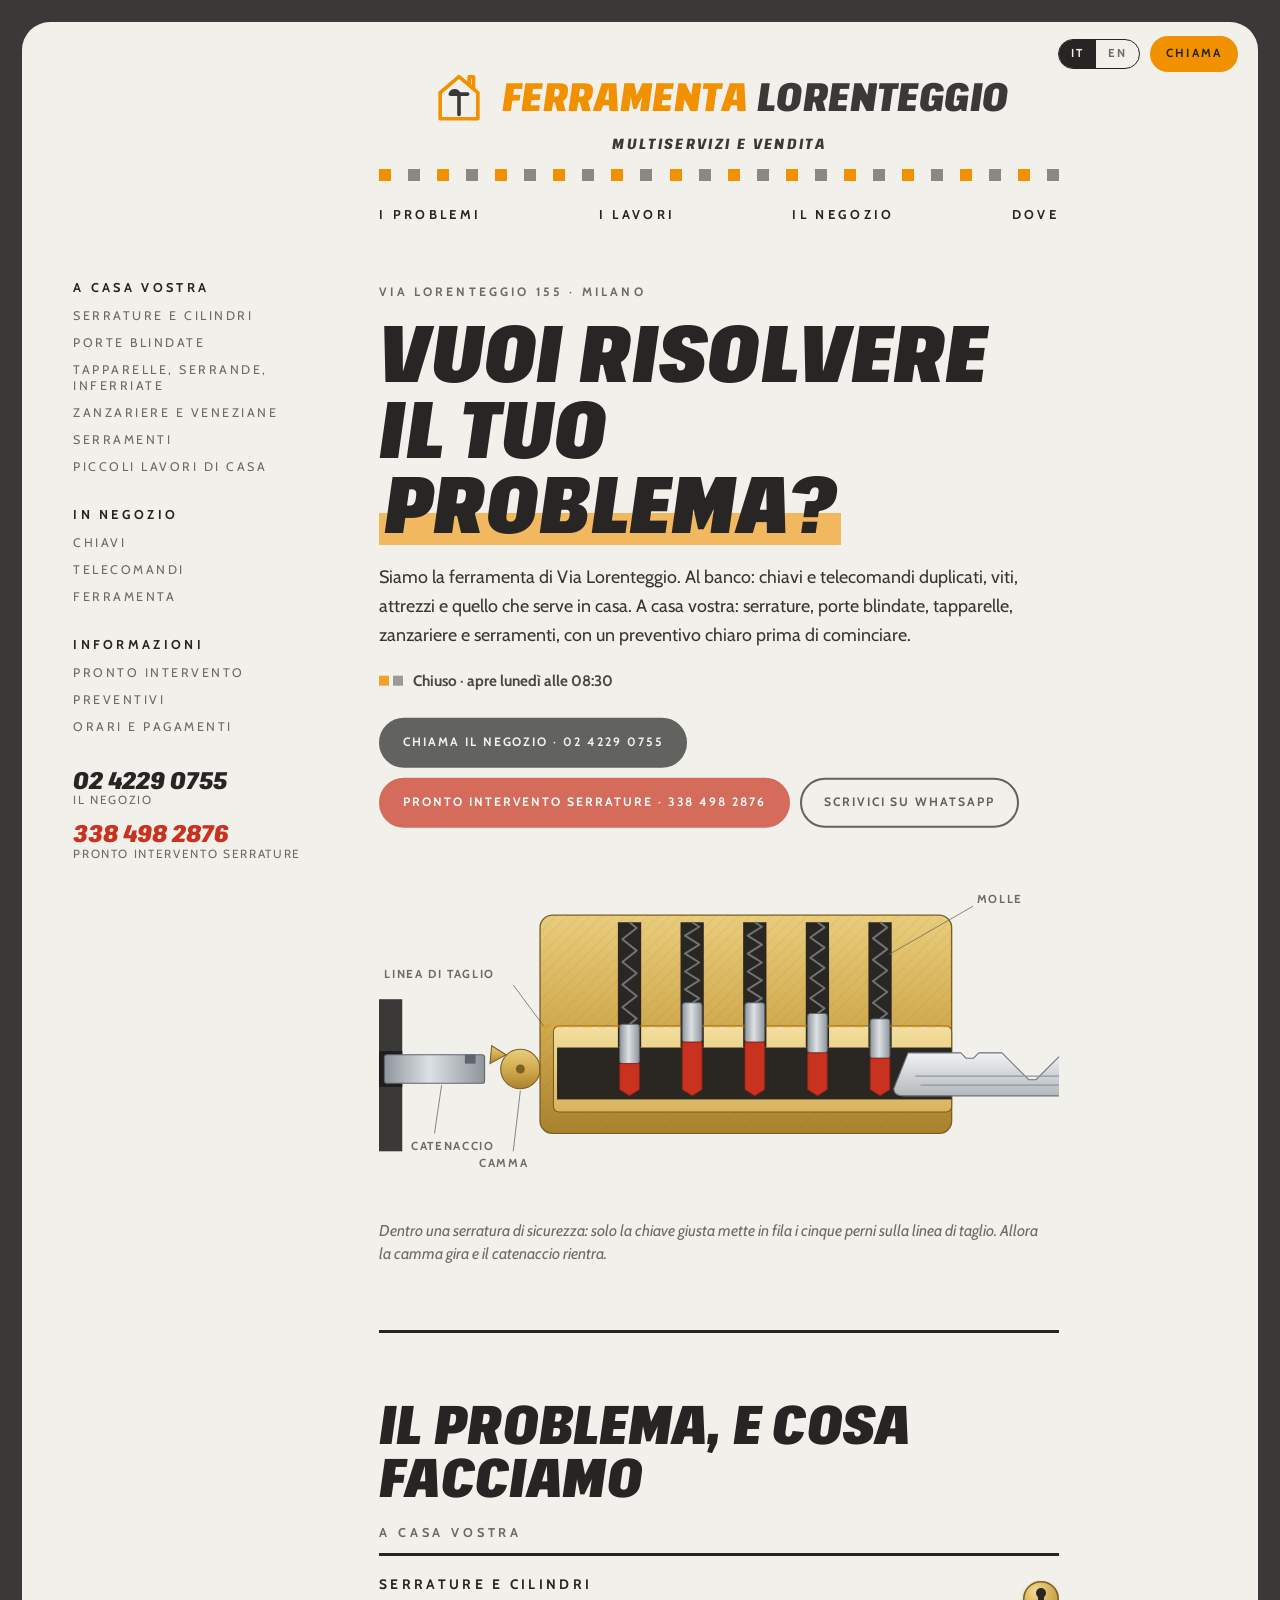
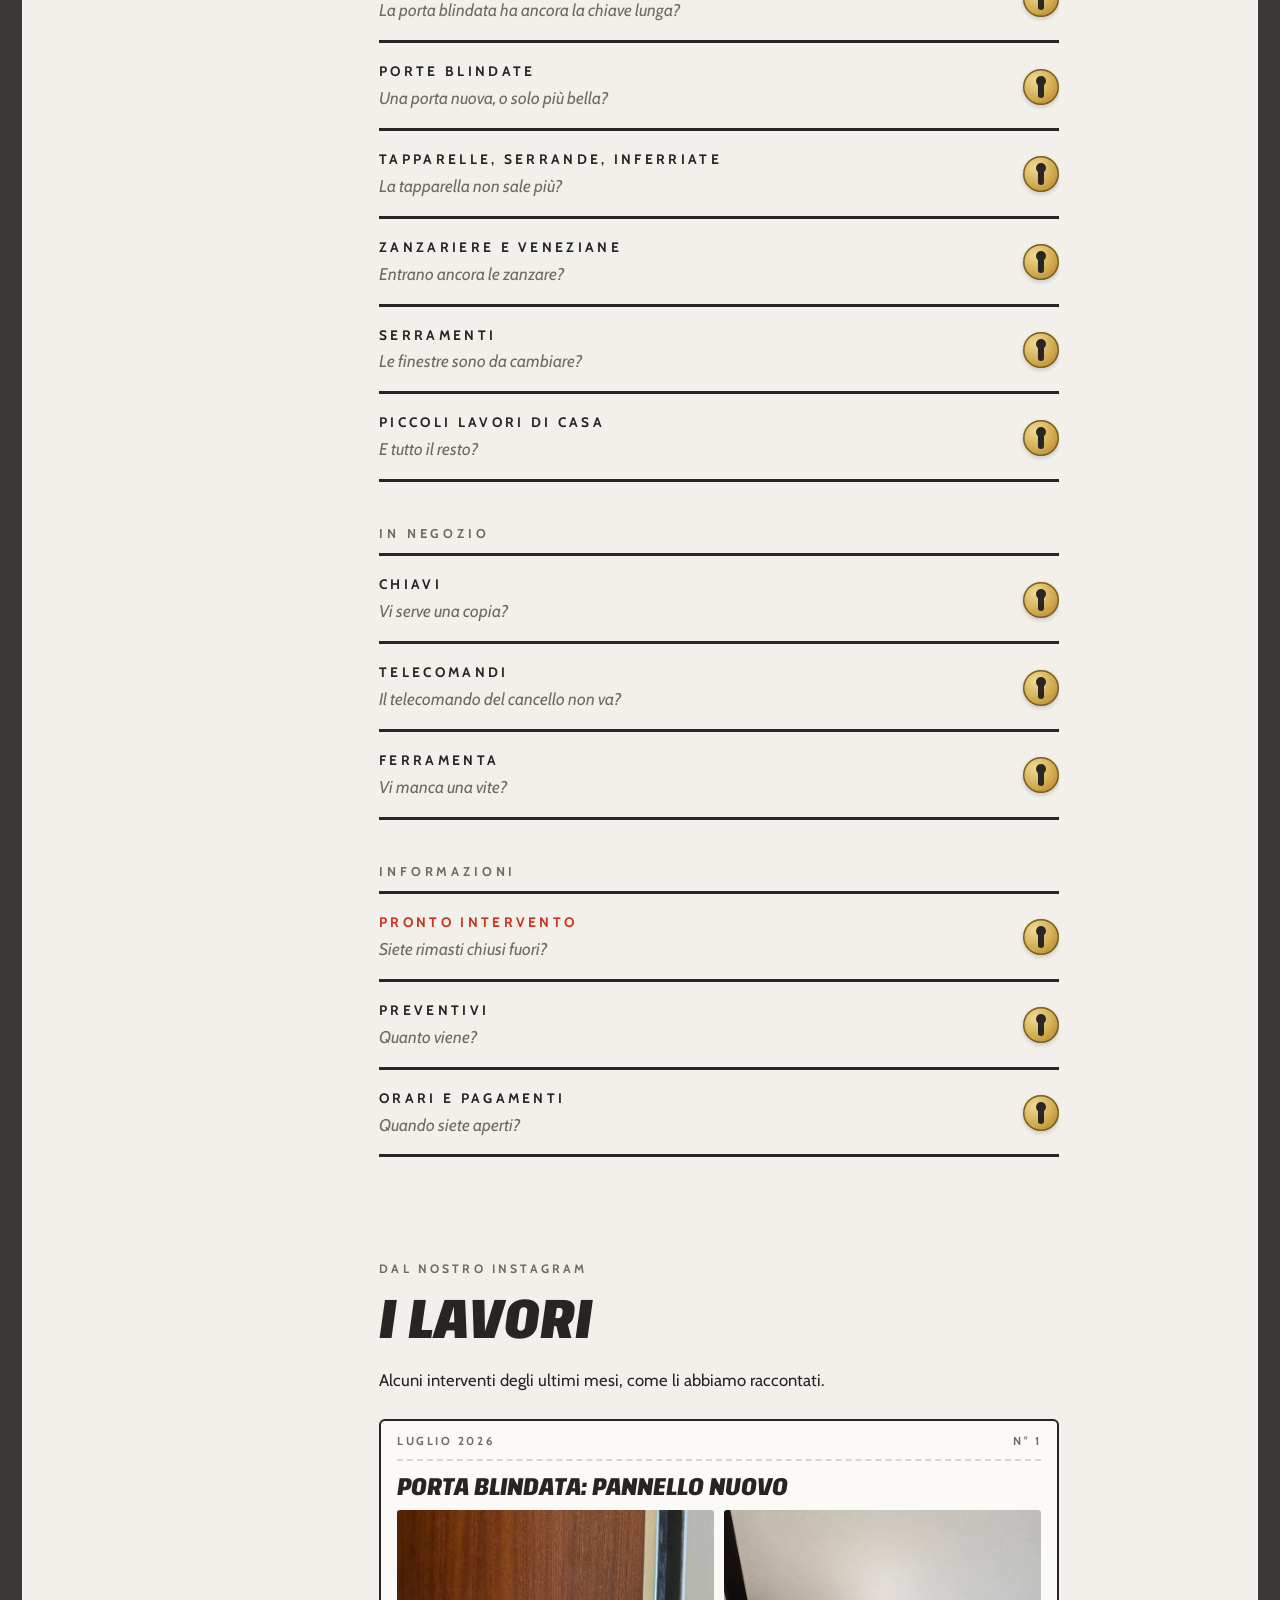
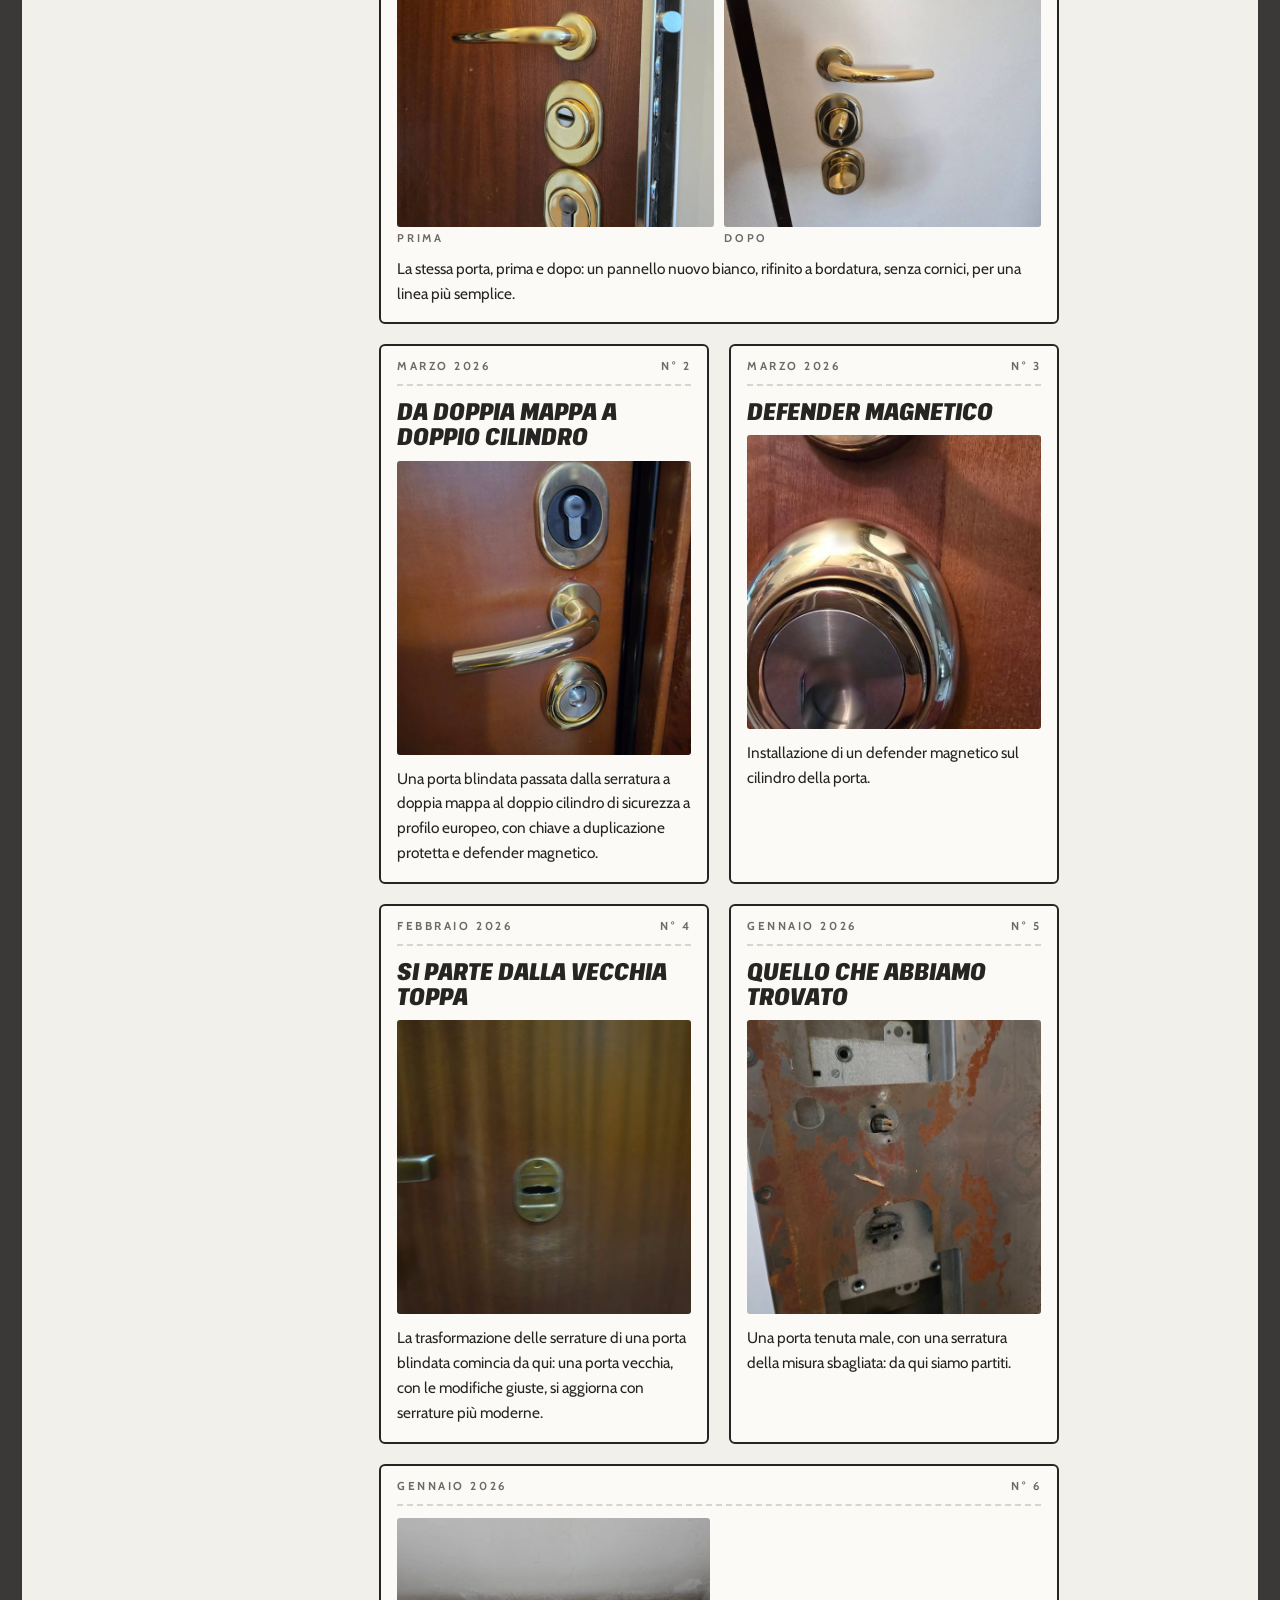
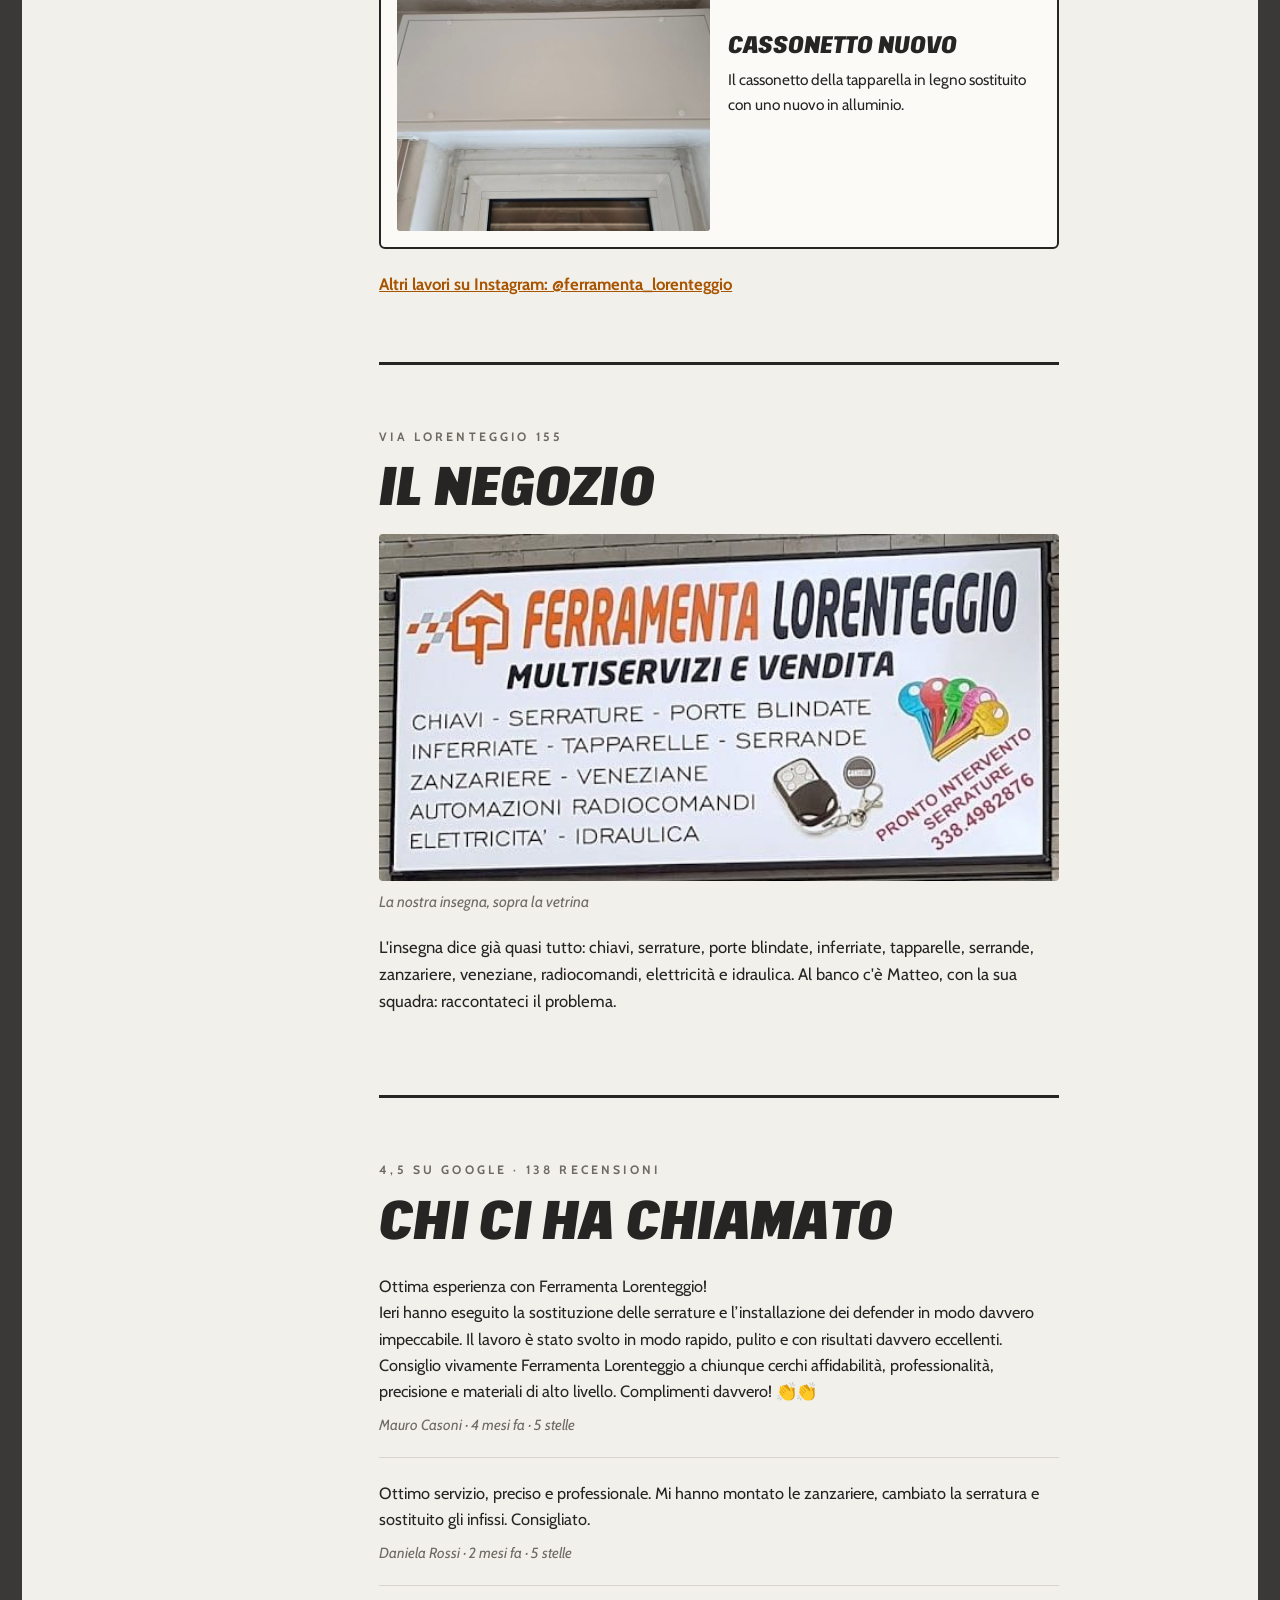
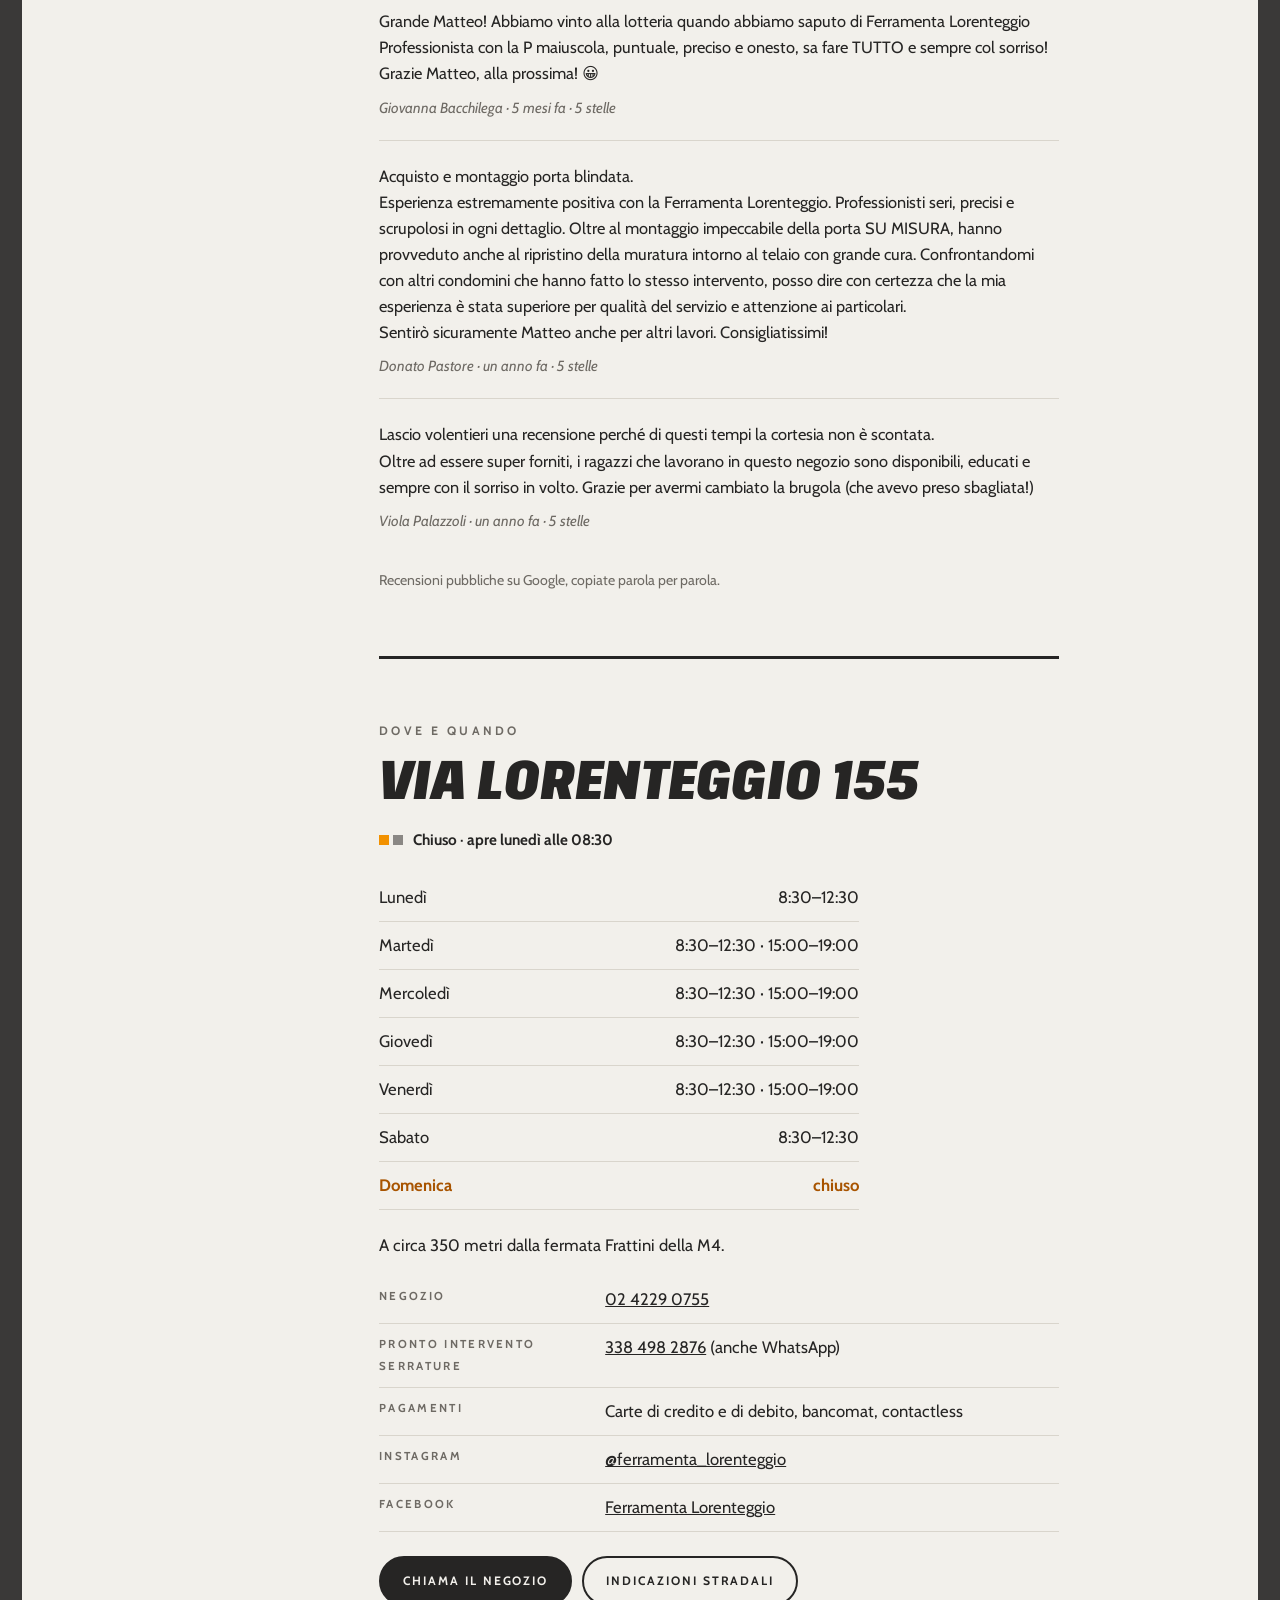
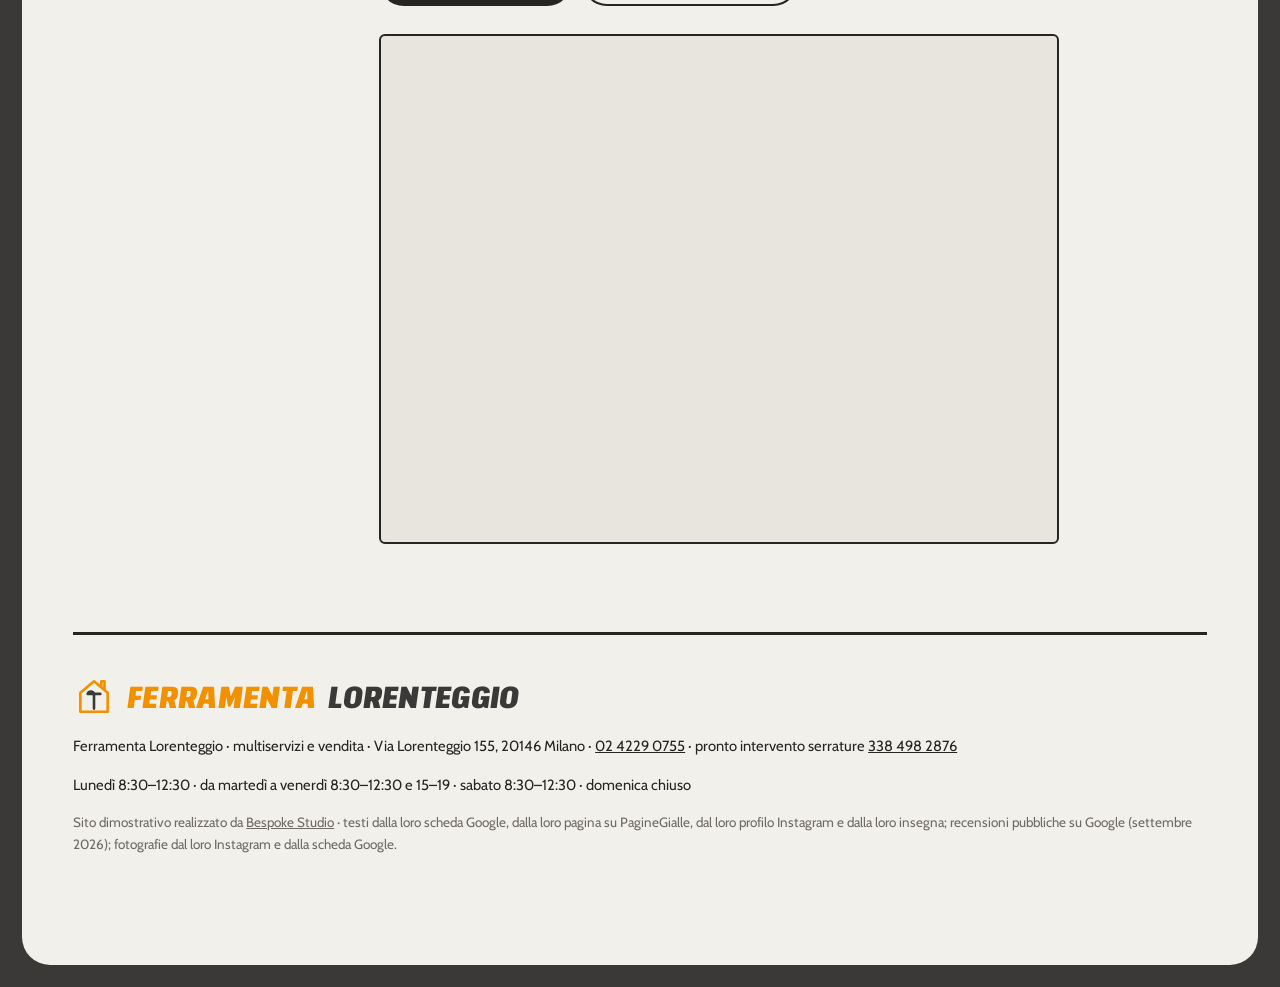
==== index.html @ df16c2ea "Ferramenta Lorenteggio, Via Lorenteggio 155 (#207) Sito vetrina: vuoi risolvere il tuo problema? Il " ====
<!DOCTYPE html>
<html lang="it" class="no-js">
<head>
<meta charset="utf-8">
<meta name="viewport" content="width=device-width, initial-scale=1">
<script>document.documentElement.classList.remove('no-js')</script>
<title>Ferramenta Lorenteggio — serrature, porte blindate e ferramenta in Via Lorenteggio 155, Milano</title>
<meta name="description" content="Ferramenta Lorenteggio, multiservizi e vendita in Via Lorenteggio 155 a Milano: serrature e cilindri di sicurezza, defender, porte blindate, tapparelle, zanzariere, serramenti; al banco chiavi, telecomandi e ferramenta. Pronto intervento serrature 338 498 2876.">
<link rel="canonical" href="https://rotenzark.github.io/ferramenta-lorenteggio/">
<meta property="og:type" content="website">
<meta property="og:title" content="Ferramenta Lorenteggio — vuoi risolvere il tuo problema?">
<meta property="og:description" content="Serrature, porte blindate, tapparelle, zanzariere; chiavi, telecomandi e ferramenta. Via Lorenteggio 155, Milano.">
<meta property="og:image" content="https://rotenzark.github.io/ferramenta-lorenteggio/img/og.jpg">
<meta property="og:url" content="https://rotenzark.github.io/ferramenta-lorenteggio/">
<meta property="og:locale" content="it_IT">
<meta name="twitter:card" content="summary_large_image">
<meta name="theme-color" content="#3A3938">
<link rel="icon" href="img/favicon.svg" type="image/svg+xml">
<link rel="icon" href="img/favicon-32.png" sizes="32x32" type="image/png">
<link rel="apple-touch-icon" href="img/apple-touch-icon.png">
<link rel="preconnect" href="https://fonts.googleapis.com">
<link rel="preconnect" href="https://fonts.gstatic.com" crossorigin>
<link href="https://fonts.googleapis.com/css2?family=Cabin:ital,wght@0,400;0,600;0,700;1,400;1,600&family=Pathway+Extreme:ital,opsz,wdth,wght@1,12..96,75..100,600..900&display=swap" rel="stylesheet">
<link rel="stylesheet" href="css/styles.css?v=1">
<script src="https://cdn.jsdelivr.net/npm/gsap@3.12.5/dist/gsap.min.js" defer></script>
<script src="https://cdn.jsdelivr.net/npm/gsap@3.12.5/dist/ScrollTrigger.min.js" defer></script>
<script src="js/main.js?v=1" defer></script>
<script type="application/ld+json">
{"@context":"https://schema.org","@type":["HardwareStore","Locksmith"],"name":"Ferramenta Lorenteggio","description":"Multiservizi e vendita: serrature, porte blindate, tapparelle, zanzariere, serramenti; chiavi, telecomandi e ferramenta","image":"https://rotenzark.github.io/ferramenta-lorenteggio/img/og.jpg","url":"https://rotenzark.github.io/ferramenta-lorenteggio/","telephone":"+390242290755","sameAs":["https://www.instagram.com/ferramenta_lorenteggio/","https://www.facebook.com/ferramentalorenteggio.it/"],"paymentAccepted":"Carte di credito, carte di debito, bancomat, pagamenti contactless","currenciesAccepted":"EUR","address":{"@type":"PostalAddress","streetAddress":"Via Lorenteggio 155","postalCode":"20146","addressLocality":"Milano","addressRegion":"MI","addressCountry":"IT"},"geo":{"@type":"GeoCoordinates","latitude":45.4505413,"longitude":9.138826},"contactPoint":[{"@type":"ContactPoint","telephone":"+393384982876","contactType":"emergency","description":"Pronto intervento serrature"}],"openingHoursSpecification":[{"@type":"OpeningHoursSpecification","dayOfWeek":["Monday","Tuesday","Wednesday","Thursday","Friday","Saturday"],"opens":"08:30","closes":"12:30"},{"@type":"OpeningHoursSpecification","dayOfWeek":["Tuesday","Wednesday","Thursday","Friday"],"opens":"15:00","closes":"19:00"}]}
</script>
<script type="application/ld+json">
{"@context":"https://schema.org","@type":"FAQPage","mainEntity":[
{"@type":"Question","name":"La porta blindata ha ancora la chiave lunga: bisogna cambiarla?","acceptedAnswer":{"@type":"Answer","text":"No: si passa dalla serratura a doppia mappa al doppio cilindro di sicurezza a profilo europeo, con chiave a duplicazione protetta, e si aggiunge il defender, anche magnetico."}},
{"@type":"Question","name":"Fate il pronto intervento sulle serrature?","acceptedAnswer":{"@type":"Answer","text":"Sì: per le serrature chiamate il 338 498 2876, anche su WhatsApp."}},
{"@type":"Question","name":"Riparate le tapparelle?","acceptedAnswer":{"@type":"Answer","text":"Sì: ripariamo e sostituiamo tapparelle in pvc, alluminio e acciaio, anche coibentate, con corde, rulli, cassonetti e motorizzazioni; e serrande e inferriate."}},
{"@type":"Question","name":"Duplicate chiavi e telecomandi?","acceptedAnswer":{"@type":"Answer","text":"Sì, al banco: chiavi anche di sicurezza, e radiocomandi per cancelli e box, che programmiamo noi."}},
{"@type":"Question","name":"Quanto costa un lavoro?","acceptedAnswer":{"@type":"Answer","text":"Dipende dal lavoro: prima di cominciare vi facciamo un preventivo chiaro."}},
{"@type":"Question","name":"Quando siete aperti?","acceptedAnswer":{"@type":"Answer","text":"Lunedì 8:30–12:30; da martedì a venerdì 8:30–12:30 e 15–19; sabato 8:30–12:30; domenica chiuso."}}
]}
</script>
</head>
<body>

<div id="intro" class="intro" aria-hidden="true">
  <div class="intro__in">
    <svg class="casetta intro__casetta" viewBox="0 0 80 80" aria-hidden="true"><path class="casetta__muro" d="M40 12 L66 34 L66 70 L14 70 L14 34 Z"/><path class="casetta__camino" d="M54 22 L54 12 L60 12 L60 27"/><path class="casetta__martello" d="M28 36 H52 M40 36 V64 M28 36 C 30 30, 38 30, 40 36"/></svg>
    <p class="intro__marca"><span class="marca__uno">Ferramenta</span> <span class="marca__due">Lorenteggio</span></p>
    <p class="quadretti" aria-hidden="true"><i></i><i></i><i></i><i></i><i></i><i></i><i></i><i></i></p>
    <p class="intro__cosa" data-i18n="i.cosa">Multiservizi e vendita · Via Lorenteggio 155</p>
  </div>
  <button class="intro__salta" id="introSkip" type="button" data-i18n="i.skip">Salta</button>
</div>

<div class="pannello">

<header class="testata">
  <button id="burger" type="button" aria-label="Apri il menu" aria-controls="drawer" aria-expanded="false" data-i18n-aria="m.menu"><span></span><span></span><span></span></button>
  <div class="testata__angolo">
    <div class="lingue" role="group" aria-label="Lingua" data-i18n-aria="m.lingua">
      <button type="button" data-lang="it" aria-pressed="true">IT</button><button type="button" data-lang="en" aria-pressed="false">EN</button>
    </div>
    <a class="testata__chiama" href="tel:+390242290755" data-i18n="n.chiama">Chiama</a>
  </div>
  <a class="marchio" href="#apertura" aria-label="Ferramenta Lorenteggio, torna all'inizio" data-i18n-aria="m.top">
    <svg class="casetta" viewBox="0 0 80 80" aria-hidden="true"><path class="casetta__muro" d="M40 12 L66 34 L66 70 L14 70 L14 34 Z"/><path class="casetta__camino" d="M54 22 L54 12 L60 12 L60 27"/><path class="casetta__martello" d="M28 36 H52 M40 36 V64 M28 36 C 30 30, 38 30, 40 36"/></svg>
    <span class="marchio__parole"><span class="marca__uno">Ferramenta</span> <span class="marca__due">Lorenteggio</span></span>
  </a>
  <p class="marchio__sotto" data-i18n="n.sotto">Multiservizi e vendita</p>
  <p class="quadretti quadretti--riga" aria-hidden="true"><i></i><i></i><i></i><i></i><i></i><i></i><i></i><i></i><i></i><i></i><i></i><i></i><i></i><i></i><i></i><i></i><i></i><i></i><i></i><i></i><i></i><i></i><i></i><i></i></p>
  <nav id="mainNav" class="testata__nav" aria-label="Sezioni" data-i18n-aria="m.nav">
    <a href="#problemi" data-i18n="n.problemi">I problemi</a>
    <a href="#lavori" data-i18n="n.lavori">I lavori</a>
    <a href="#negozio" data-i18n="n.negozio">Il negozio</a>
    <a href="#dove" data-i18n="n.dove">Dove</a>
  </nav>
  <div id="drawer" hidden>
    <a href="#problemi" data-i18n="n.problemi">I problemi</a>
    <a href="#lavori" data-i18n="n.lavori">I lavori</a>
    <a href="#negozio" data-i18n="n.negozio">Il negozio</a>
    <a href="#dove" data-i18n="n.dove">Dove</a>
    <a class="drawer__tel" href="tel:+390242290755" data-i18n="n.chiama2">Negozio 02 4229 0755</a>
    <a class="drawer__tel drawer__tel--rosso" href="tel:+393384982876" data-i18n="n.emergenze">Pronto intervento 338 498 2876</a>
  </div>
</header>

<div class="banco">

<aside class="lato" aria-label="Reparti" data-i18n-aria="m.reparti">
  <p class="lato__t" data-i18n="g1.t">A casa vostra</p>
  <ul>
    <li><a href="#p1" data-i18n="p1.t">Serrature e cilindri</a></li>
    <li><a href="#p2" data-i18n="p2.t">Porte blindate</a></li>
    <li><a href="#p3" data-i18n="p3.t">Tapparelle, serrande, inferriate</a></li>
    <li><a href="#p4" data-i18n="p4.t">Zanzariere e veneziane</a></li>
    <li><a href="#p5" data-i18n="p5.t">Serramenti</a></li>
    <li><a href="#p6" data-i18n="p6.t">Piccoli lavori di casa</a></li>
  </ul>
  <p class="lato__t" data-i18n="g2.t">In negozio</p>
  <ul>
    <li><a href="#p7" data-i18n="p7.t">Chiavi</a></li>
    <li><a href="#p8" data-i18n="p8.t">Telecomandi</a></li>
    <li><a href="#p9" data-i18n="p9.t">Ferramenta</a></li>
  </ul>
  <p class="lato__t" data-i18n="g3.t">Informazioni</p>
  <ul>
    <li><a href="#p10" data-i18n="p10.t">Pronto intervento</a></li>
    <li><a href="#p11" data-i18n="p11.t">Preventivi</a></li>
    <li><a href="#p12" data-i18n="p12.t">Orari e pagamenti</a></li>
  </ul>
  <p class="lato__tel"><a href="tel:+390242290755">02&nbsp;4229&nbsp;0755</a><span data-i18n="s.negozio">il negozio</span></p>
  <p class="lato__tel lato__tel--rosso"><a href="tel:+393384982876">338&nbsp;498&nbsp;2876</a><span data-i18n="s.emergenze">pronto intervento serrature</span></p>
</aside>

<main id="contenuto" class="colonna">

  <section id="apertura" class="apertura" aria-labelledby="aperturaTitolo">
    <p class="eti" data-i18n="h.eti">Via Lorenteggio 155 · Milano</p>
    <h1 class="apertura__t" id="aperturaTitolo" data-i18n="h.t">Vuoi risolvere il tuo <span class="evidenza">problema?</span></h1>
    <p class="apertura__p" data-i18n="h.p">Siamo la ferramenta di Via Lorenteggio. Al banco: chiavi e telecomandi duplicati, viti, attrezzi e quello che serve in casa. A casa vostra: serrature, porte blindate, tapparelle, zanzariere e serramenti, con un preventivo chiaro prima di cominciare.</p>
    <p class="stato"><span id="orarioStato" aria-live="polite"></span></p>
    <div class="azioni">
      <a class="btn btn--pieno" href="tel:+390242290755" data-i18n="h.chiama">Chiama il negozio · 02&nbsp;4229&nbsp;0755</a>
      <a class="btn btn--rosso" href="tel:+393384982876" data-i18n="h.emergenze">Pronto intervento serrature · 338&nbsp;498&nbsp;2876</a>
      <a class="btn btn--linea" id="heroWhatsapp" href="https://wa.me/393384982876" target="_blank" rel="noopener" data-i18n="h.wa">Scrivici su WhatsApp</a>
    </div>
    <figure class="cilindro" data-cilindro>
<!-- CILINDRO:inizio -->
<svg class="cil" viewBox="0 0 760 380" role="img" aria-labelledby="cilT cilD" data-perni="280,350,420,490,560" data-lunghezze="36,60,60,48,42" data-driver="44" data-riposo="258" data-taglio="180" data-cima="64" data-lama="445" data-punta="195" data-profilo="0,250 16,210 75,210 81,216 89,216 95,210 121,210 151,240 159,240 189,210 191,210 221,240 229,240 259,210 273,210 291,228 299,228 317,210 349,210 361,222 369,222 381,210 445,210">
  <title id="cilT" data-i18n="c.titolo">Spaccato di un cilindro di sicurezza</title>
  <desc id="cilD" data-i18n="c.desc">La chiave entra nel cilindro, i cinque perni si fermano sulla linea di taglio, la camma gira e il catenaccio rientra.</desc>
  <defs>
    <linearGradient id="cilOttone" x1="0" y1="0" x2="0" y2="1"><stop offset="0" stop-color="#E9CD7C"/><stop offset=".55" stop-color="#CFA74B"/><stop offset="1" stop-color="#A9822F"/></linearGradient>
    <linearGradient id="cilRotore" x1="0" y1="0" x2="0" y2="1"><stop offset="0" stop-color="#F3DF9F"/><stop offset="1" stop-color="#D8B45C"/></linearGradient>
    <linearGradient id="cilAcciaio" x1="0" y1="0" x2="1" y2="0"><stop offset="0" stop-color="#8E959B"/><stop offset=".45" stop-color="#DDE1E4"/><stop offset="1" stop-color="#8E959B"/></linearGradient>
    <linearGradient id="cilNichel" x1="0" y1="0" x2="0" y2="1"><stop offset="0" stop-color="#F1F2F3"/><stop offset="1" stop-color="#B3B8BD"/></linearGradient>
    <pattern id="cilTratteggio" width="9" height="9" patternUnits="userSpaceOnUse" patternTransform="rotate(45)"><line x1="0" y1="0" x2="0" y2="9" stroke="#7C5F22" stroke-width="1" stroke-opacity=".22"/></pattern>
    <clipPath id="cilVista"><rect x="0" y="0" width="760" height="380"/></clipPath>
  </defs>
  <g clip-path="url(#cilVista)">
    <rect class="cil-stipite" x="0" y="150" width="26" height="170" fill="#3A3938"/>
    <rect x="0" y="208" width="26" height="40" fill="#1F1E1D"/>
    <g class="cil-catenaccio" transform="translate(34 0)"><rect x="6" y="212" width="112" height="32" rx="3" fill="url(#cilAcciaio)" stroke="#5E656B" stroke-width="1.2"/><rect x="96" y="212" width="12" height="10" fill="#5E656B"/></g>
    <g class="cil-camma" transform="rotate(-180 158 228)"><rect x="158" y="222" width="30" height="12" fill="url(#cilOttone)"/><circle cx="158" cy="228" r="22" fill="url(#cilOttone)" stroke="#7C5F22" stroke-width="1.2"/><path d="M142 212 L126 202 L124 222 Z" fill="url(#cilOttone)" stroke="#7C5F22" stroke-width="1.2"/><circle cx="158" cy="228" r="5" fill="#7C5F22"/></g>
    <rect x="180" y="56" width="460" height="244" rx="14" fill="url(#cilOttone)" stroke="#7C5F22" stroke-width="1.5"/>
    <rect x="180" y="56" width="460" height="244" rx="14" fill="url(#cilTratteggio)"/>
    <rect x="267" y="64" width="26" height="116" fill="#2A2622"/>
    <rect x="337" y="64" width="26" height="116" fill="#2A2622"/>
    <rect x="407" y="64" width="26" height="116" fill="#2A2622"/>
    <rect x="477" y="64" width="26" height="116" fill="#2A2622"/>
    <rect x="547" y="64" width="26" height="116" fill="#2A2622"/>
    <rect class="cil-rotore" x="195" y="180" width="445" height="96" rx="6" fill="url(#cilRotore)" stroke="#7C5F22" stroke-width="1.2"/>
    <rect x="267" y="180" width="26" height="24" fill="#2A2622"/>
    <rect x="337" y="180" width="26" height="24" fill="#2A2622"/>
    <rect x="407" y="180" width="26" height="24" fill="#2A2622"/>
    <rect x="477" y="180" width="26" height="24" fill="#2A2622"/>
    <rect x="547" y="180" width="26" height="24" fill="#2A2622"/>
    <rect x="199" y="204" width="441" height="58" fill="#2A2622"/>
    <line class="cil-linea" x1="180" y1="180" x2="640" y2="180" stroke="#F29100" stroke-width="3" stroke-dasharray="10 6"/>
    <g class="cil-perno" data-i="0"><path class="cil-molla" d="M280 64 L288 68 L272 76 L288 84 L272 92 L288 100 L272 108 L288 116 L272 124 L288 132 L280 136" fill="none" stroke="#6E7378" stroke-width="2.2" stroke-linejoin="round"/><rect class="cil-pd" x="269" y="136" width="22" height="44" rx="3" fill="url(#cilAcciaio)" stroke="#5E656B" stroke-width="1"/><path class="cil-pk" d="M269 180 H291 V209 L280 216 L269 209 Z" fill="#C8321F" stroke="#8E2216" stroke-width="1"/></g>
    <g class="cil-perno" data-i="1"><path class="cil-molla" d="M350 64 L358 68 L342 76 L358 84 L342 92 L358 100 L342 108 L358 116 L342 124 L358 132 L350 136" fill="none" stroke="#6E7378" stroke-width="2.2" stroke-linejoin="round"/><rect class="cil-pd" x="339" y="136" width="22" height="44" rx="3" fill="url(#cilAcciaio)" stroke="#5E656B" stroke-width="1"/><path class="cil-pk" d="M339 180 H361 V233 L350 240 L339 233 Z" fill="#C8321F" stroke="#8E2216" stroke-width="1"/></g>
    <g class="cil-perno" data-i="2"><path class="cil-molla" d="M420 64 L428 68 L412 76 L428 84 L412 92 L428 100 L412 108 L428 116 L412 124 L428 132 L420 136" fill="none" stroke="#6E7378" stroke-width="2.2" stroke-linejoin="round"/><rect class="cil-pd" x="409" y="136" width="22" height="44" rx="3" fill="url(#cilAcciaio)" stroke="#5E656B" stroke-width="1"/><path class="cil-pk" d="M409 180 H431 V233 L420 240 L409 233 Z" fill="#C8321F" stroke="#8E2216" stroke-width="1"/></g>
    <g class="cil-perno" data-i="3"><path class="cil-molla" d="M490 64 L498 68 L482 76 L498 84 L482 92 L498 100 L482 108 L498 116 L482 124 L498 132 L490 136" fill="none" stroke="#6E7378" stroke-width="2.2" stroke-linejoin="round"/><rect class="cil-pd" x="479" y="136" width="22" height="44" rx="3" fill="url(#cilAcciaio)" stroke="#5E656B" stroke-width="1"/><path class="cil-pk" d="M479 180 H501 V221 L490 228 L479 221 Z" fill="#C8321F" stroke="#8E2216" stroke-width="1"/></g>
    <g class="cil-perno" data-i="4"><path class="cil-molla" d="M560 64 L568 68 L552 76 L568 84 L552 92 L568 100 L552 108 L568 116 L552 124 L568 132 L560 136" fill="none" stroke="#6E7378" stroke-width="2.2" stroke-linejoin="round"/><rect class="cil-pd" x="549" y="136" width="22" height="44" rx="3" fill="url(#cilAcciaio)" stroke="#5E656B" stroke-width="1"/><path class="cil-pk" d="M549 180 H571 V215 L560 222 L549 215 Z" fill="#C8321F" stroke="#8E2216" stroke-width="1"/></g>
    <g class="cil-chiave"><path d="M195 250 L211 210 L270 210 L276 216 L284 216 L290 210 L316 210 L346 240 L354 240 L384 210 L386 210 L416 240 L424 240 L454 210 L468 210 L486 228 L494 228 L512 210 L544 210 L556 222 L564 222 L576 210 L640 210 L640 258 L207 258 Q195 258 195 250 Z" fill="url(#cilNichel)" stroke="#6E7378" stroke-width="1.2" stroke-linejoin="round"/><path d="M219 236 H634 M225 246 H634" stroke="#9097A0" stroke-width="1.4"/><rect x="640" y="196" width="14" height="72" rx="2" fill="url(#cilNichel)" stroke="#6E7378" stroke-width="1.2"/><path d="M654 188 H736 Q758 188 758 210 V254 Q758 276 736 276 H654 Z" fill="#F29100" stroke="#B86D00" stroke-width="1.4"/><circle cx="732" cy="232" r="12" fill="#F2F0EB" stroke="#B86D00" stroke-width="1.4"/></g>
    <g class="cil-note" font-size="13" fill="#6E6A64"><line x1="570" y1="100" x2="664" y2="46" stroke="#6E6A64" stroke-width=".9"/><text x="668" y="42" data-i18n="c.molle">molle</text><line x1="184" y1="180" x2="150" y2="134" stroke="#6E6A64" stroke-width=".9"/><text x="6" y="126" data-i18n="c.taglio">linea di taglio</text><line x1="158" y1="252" x2="150" y2="320" stroke="#6E6A64" stroke-width=".9"/><text x="112" y="338" data-i18n="c.camma">camma</text><line x1="70" y1="246" x2="62" y2="300" stroke="#6E6A64" stroke-width=".9"/><text x="36" y="318" data-i18n="c.catenaccio">catenaccio</text></g>
  </g>
</svg>
<!-- CILINDRO:fine -->
      <figcaption data-i18n="c.didascalia">Dentro una serratura di sicurezza: solo la chiave giusta mette in fila i cinque perni sulla linea di taglio. Allora la camma gira e il catenaccio rientra.</figcaption>
    </figure>
  </section>

  <section id="problemi" class="problemi" aria-labelledby="problemiTitolo">
    <h2 class="titolo" id="problemiTitolo" data-i18n="p0.t">Il problema, e cosa facciamo</h2>

    <h3 class="gruppo" data-i18n="g1.t">A casa vostra</h3>
    <div class="righe">
      <details id="p1" class="riga"><summary><span class="riga__t" data-i18n="p1.t">Serrature e cilindri</span><span class="riga__q" data-i18n="p1.q">La porta blindata ha ancora la chiave lunga?</span><span class="toppa" aria-hidden="true"><i></i></span></summary><p data-i18n="p1.a">Non serve cambiare la porta. Si passa dalla vecchia serratura a doppia mappa al doppio cilindro di sicurezza a profilo europeo, con la chiave a duplicazione protetta, e si aggiunge il defender, anche magnetico. Cambiamo serrature di ogni tipo, maniglie e pomoli.</p></details>
      <details id="p2" class="riga"><summary><span class="riga__t" data-i18n="p2.t">Porte blindate</span><span class="riga__q" data-i18n="p2.q">Una porta nuova, o solo più bella?</span><span class="toppa" aria-hidden="true"><i></i></span></summary><p data-i18n="p2.a">Porte blindate su misura, montate da noi, con il ripristino della muratura attorno al telaio. Oppure un pannello nuovo sulla porta che avete già. Siamo centro Team Securemme.</p></details>
      <details id="p3" class="riga"><summary><span class="riga__t" data-i18n="p3.t">Tapparelle, serrande, inferriate</span><span class="riga__q" data-i18n="p3.q">La tapparella non sale più?</span><span class="toppa" aria-hidden="true"><i></i></span></summary><p data-i18n="p3.a">Ripariamo e sostituiamo tapparelle in pvc, alluminio e acciaio, anche coibentate: corde, rulli, cassonetti, motorizzazioni. E serrande e inferriate, anche dopo un tentativo di furto.</p></details>
      <details id="p4" class="riga"><summary><span class="riga__t" data-i18n="p4.t">Zanzariere e veneziane</span><span class="riga__q" data-i18n="p4.q">Entrano ancora le zanzare?</span><span class="toppa" aria-hidden="true"><i></i></span></summary><p data-i18n="p4.a">Zanzariere su misura, veneziane e tende: vi consigliamo il modello giusto per le vostre finestre e lo montiamo noi.</p></details>
      <details id="p5" class="riga"><summary><span class="riga__t" data-i18n="p5.t">Serramenti</span><span class="riga__q" data-i18n="p5.q">Le finestre sono da cambiare?</span><span class="toppa" aria-hidden="true"><i></i></span></summary><p data-i18n="p5.a">Sostituzione e manutenzione di serramenti e infissi.</p></details>
      <details id="p6" class="riga"><summary><span class="riga__t" data-i18n="p6.t">Piccoli lavori di casa</span><span class="riga__q" data-i18n="p6.q">E tutto il resto?</span><span class="toppa" aria-hidden="true"><i></i></span></summary><p data-i18n="p6.a">Elettricità e idraulica, un ventilatore da montare, una stanza da imbiancare: in base al lavoro mettiamo insieme la squadra giusta.</p></details>
    </div>

    <h3 class="gruppo" data-i18n="g2.t">In negozio</h3>
    <div class="righe">
      <details id="p7" class="riga"><summary><span class="riga__t" data-i18n="p7.t">Chiavi</span><span class="riga__q" data-i18n="p7.q">Vi serve una copia?</span><span class="toppa" aria-hidden="true"><i></i></span></summary><p data-i18n="p7.a">Duplichiamo le chiavi al banco, anche quelle di sicurezza.</p></details>
      <details id="p8" class="riga"><summary><span class="riga__t" data-i18n="p8.t">Telecomandi</span><span class="riga__q" data-i18n="p8.q">Il telecomando del cancello non va?</span><span class="toppa" aria-hidden="true"><i></i></span></summary><p data-i18n="p8.a">Duplichiamo e programmiamo radiocomandi per cancelli e box; e se il vecchio non si può copiare, proviamo a ripararlo.</p></details>
      <details id="p9" class="riga"><summary><span class="riga__t" data-i18n="p9.t">Ferramenta</span><span class="riga__q" data-i18n="p9.q">Vi manca una vite?</span><span class="toppa" aria-hidden="true"><i></i></span></summary><p data-i18n="p9.a">Minuteria e viteria, elettroutensili, rubinetteria, materiale elettrico e idraulico, articoli per la casa. Il negozio è piccolo, ma c'è di tutto.</p></details>
    </div>

    <h3 class="gruppo" data-i18n="g3.t">Informazioni</h3>
    <div class="righe">
      <details id="p10" class="riga riga--rossa"><summary><span class="riga__t" data-i18n="p10.t">Pronto intervento</span><span class="riga__q" data-i18n="p10.q">Siete rimasti chiusi fuori?</span><span class="toppa" aria-hidden="true"><i></i></span></summary><p data-i18n="p10.a">Per le serrature c'è il pronto intervento: chiamate il <a href="tel:+393384982876">338&nbsp;498&nbsp;2876</a>, anche su WhatsApp.</p></details>
      <details id="p11" class="riga"><summary><span class="riga__t" data-i18n="p11.t">Preventivi</span><span class="riga__q" data-i18n="p11.q">Quanto viene?</span><span class="toppa" aria-hidden="true"><i></i></span></summary><p data-i18n="p11.a">Dipende dal lavoro: prima di cominciare vi facciamo un preventivo chiaro.</p></details>
      <details id="p12" class="riga"><summary><span class="riga__t" data-i18n="p12.t">Orari e pagamenti</span><span class="riga__q" data-i18n="p12.q">Quando siete aperti?</span><span class="toppa" aria-hidden="true"><i></i></span></summary><p data-i18n="p12.a">Lunedì dalle 8:30 alle 12:30; da martedì a venerdì dalle 8:30 alle 12:30 e dalle 15 alle 19; sabato dalle 8:30 alle 12:30. Domenica chiuso. Si paga anche con carta e bancomat, contactless.</p></details>
    </div>
  </section>

  <section id="lavori" class="lavori" aria-labelledby="lavoriTitolo">
    <p class="eti" data-i18n="l.eti">Dal nostro Instagram</p>
    <h2 class="titolo" id="lavoriTitolo" data-i18n="l.t">I lavori</h2>
    <p class="lavori__p" data-i18n="l.p">Alcuni interventi degli ultimi mesi, come li abbiamo raccontati.</p>
    <div class="buoni">
      <article class="buono buono--largo reveal">
        <p class="buono__testa"><span data-i18n="j1.data">Luglio 2026</span><span>N°&nbsp;1</span></p>
        <h3 class="buono__t" data-i18n="j1.t">Porta blindata: pannello nuovo</h3>
        <div class="buono__foto buono__foto--due">
          <figure><button class="foto" type="button" data-full="img/pannello-prima.jpg" aria-label="Ingrandisci la foto della porta prima" data-i18n-aria="j1.z1"><img src="img/pannello-prima.jpg" alt="La porta blindata prima: legno marrone, maniglia d'ottone e due defender" data-i18n-alt="j1.a1" width="720" height="720"></button><figcaption data-i18n="l.prima">Prima</figcaption></figure>
          <figure><button class="foto" type="button" data-full="img/pannello-dopo.jpg" aria-label="Ingrandisci la foto della porta dopo" data-i18n-aria="j1.z2"><img src="img/pannello-dopo.jpg" alt="La stessa porta col pannello nuovo bianco: maniglia d'ottone, pomolo e defender" data-i18n-alt="j1.a2" width="720" height="720"></button><figcaption data-i18n="l.dopo">Dopo</figcaption></figure>
        </div>
        <p class="buono__p" data-i18n="j1.p">La stessa porta, prima e dopo: un pannello nuovo bianco, rifinito a bordatura, senza cornici, per una linea più semplice.</p>
      </article>
      <article class="buono reveal">
        <p class="buono__testa"><span data-i18n="j2.data">Marzo 2026</span><span>N°&nbsp;2</span></p>
        <h3 class="buono__t" data-i18n="j2.t">Da doppia mappa a doppio cilindro</h3>
        <div class="buono__foto"><button class="foto" type="button" data-full="img/cilindro.jpg" aria-label="Ingrandisci la foto del cilindro col defender" data-i18n-aria="j2.z"><img src="img/cilindro.jpg" alt="Defender ovale d'ottone col cilindro a profilo europeo, la maniglia e un secondo defender" data-i18n-alt="j2.a" width="720" height="720"></button></div>
        <p class="buono__p" data-i18n="j2.p">Una porta blindata passata dalla serratura a doppia mappa al doppio cilindro di sicurezza a profilo europeo, con chiave a duplicazione protetta e defender magnetico.</p>
      </article>
      <article class="buono reveal">
        <p class="buono__testa"><span data-i18n="j3.data">Marzo 2026</span><span>N°&nbsp;3</span></p>
        <h3 class="buono__t" data-i18n="j3.t">Defender magnetico</h3>
        <div class="buono__foto"><button class="foto" type="button" data-full="img/defender.jpg" aria-label="Ingrandisci la foto del defender" data-i18n-aria="j3.z"><img src="img/defender.jpg" alt="Un defender magnetico cromato montato su una porta di legno rossiccio" data-i18n-alt="j3.a" width="640" height="640"></button></div>
        <p class="buono__p" data-i18n="j3.p">Installazione di un defender magnetico sul cilindro della porta.</p>
      </article>
      <article class="buono reveal">
        <p class="buono__testa"><span data-i18n="j4.data">Febbraio 2026</span><span>N°&nbsp;4</span></p>
        <h3 class="buono__t" data-i18n="j4.t">Si parte dalla vecchia toppa</h3>
        <div class="buono__foto"><button class="foto" type="button" data-full="img/vecchia-toppa.jpg" aria-label="Ingrandisci la foto della vecchia toppa" data-i18n-aria="j4.z"><img src="img/vecchia-toppa.jpg" alt="Una vecchia toppa ovale per chiave a doppia mappa su una porta di legno scuro" data-i18n-alt="j4.a" width="640" height="640"></button></div>
        <p class="buono__p" data-i18n="j4.p">La trasformazione delle serrature di una porta blindata comincia da qui: una porta vecchia, con le modifiche giuste, si aggiorna con serrature più moderne.</p>
      </article>
      <article class="buono reveal">
        <p class="buono__testa"><span data-i18n="j5.data">Gennaio 2026</span><span>N°&nbsp;5</span></p>
        <h3 class="buono__t" data-i18n="j5.t">Quello che abbiamo trovato</h3>
        <div class="buono__foto"><button class="foto" type="button" data-full="img/serratura-sbagliata.jpg" aria-label="Ingrandisci la foto della serratura arrugginita" data-i18n-aria="j5.z"><img src="img/serratura-sbagliata.jpg" alt="La scatola arrugginita di una serratura aperta, con una serratura della misura sbagliata" data-i18n-alt="j5.a" width="640" height="640"></button></div>
        <p class="buono__p" data-i18n="j5.p">Una porta tenuta male, con una serratura della misura sbagliata: da qui siamo partiti.</p>
      </article>
      <article class="buono buono--largo buono--orizzontale reveal">
        <p class="buono__testa"><span data-i18n="j6.data">Gennaio 2026</span><span>N°&nbsp;6</span></p>
        <h3 class="buono__t" data-i18n="j6.t">Cassonetto nuovo</h3>
        <div class="buono__foto"><button class="foto" type="button" data-full="img/cassonetto.jpg" aria-label="Ingrandisci la foto del cassonetto" data-i18n-aria="j6.z"><img src="img/cassonetto.jpg" alt="Il cassonetto nuovo in alluminio bianco sopra una finestra con la tapparella" data-i18n-alt="j6.a" width="640" height="640"></button></div>
        <p class="buono__p" data-i18n="j6.p">Il cassonetto della tapparella in legno sostituito con uno nuovo in alluminio.</p>
      </article>
    </div>
    <p class="lavori__ig"><a href="https://www.instagram.com/ferramenta_lorenteggio/" target="_blank" rel="noopener" data-i18n="l.ig">Altri lavori su Instagram: @ferramenta_lorenteggio</a></p>
  </section>

  <section id="negozio" class="negozio" aria-labelledby="negozioTitolo">
    <p class="eti" data-i18n="ng.eti">Via Lorenteggio 155</p>
    <h2 class="titolo" id="negozioTitolo" data-i18n="ng.t">Il negozio</h2>
    <figure class="negozio__insegna reveal">
      <button class="foto" type="button" data-full="img/insegna.jpg" aria-label="Ingrandisci la foto dell'insegna" data-i18n-aria="ng.z"><img src="img/insegna.jpg" alt="L'insegna bianca Ferramenta Lorenteggio, multiservizi e vendita, con l'elenco dei servizi, le chiavi colorate e il numero del pronto intervento serrature" data-i18n-alt="ng.a" width="596" height="304"></button>
      <figcaption data-i18n="ng.ff">La nostra insegna, sopra la vetrina</figcaption>
    </figure>
    <p data-i18n="ng.p1">L'insegna dice già quasi tutto: chiavi, serrature, porte blindate, inferriate, tapparelle, serrande, zanzariere, veneziane, radiocomandi, elettricità e idraulica. Al banco c'è Matteo, con la sua squadra: raccontateci il problema.</p>
  </section>

  <section id="voci" class="voci" aria-labelledby="vociTitolo">
    <p class="eti" data-i18n="r.eti">4,5 su Google · 138 recensioni</p>
    <h2 class="titolo" id="vociTitolo" data-i18n="r.t">Chi ci ha chiamato</h2>
    <div class="voci__lista">
      <figure class="voce reveal"><blockquote data-i18n="rc.1">Ottima esperienza con Ferramenta Lorenteggio!<br>Ieri hanno eseguito la sostituzione delle serrature e l’installazione dei defender in modo davvero impeccabile. Il lavoro è stato svolto in modo rapido, pulito e con risultati davvero eccellenti.<br>Consiglio vivamente Ferramenta Lorenteggio a chiunque cerchi affidabilità, professionalità, precisione e materiali di alto livello. Complimenti davvero! 👏👏</blockquote><figcaption data-i18n="rc.f1">Mauro Casoni · 4 mesi fa · 5 stelle</figcaption></figure>
      <figure class="voce reveal"><blockquote data-i18n="rc.2">Ottimo servizio, preciso e professionale. Mi hanno montato le zanzariere, cambiato la serratura e sostituito gli infissi. Consigliato.</blockquote><figcaption data-i18n="rc.f2">Daniela Rossi · 2 mesi fa · 5 stelle</figcaption></figure>
      <figure class="voce reveal"><blockquote data-i18n="rc.3">Grande Matteo!  Abbiamo vinto alla lotteria quando abbiamo saputo di Ferramenta Lorenteggio<br>Professionista con la P maiuscola, puntuale, preciso e onesto, sa fare TUTTO e sempre col sorriso!<br>Grazie Matteo, alla prossima! 😀</blockquote><figcaption data-i18n="rc.f3">Giovanna Bacchilega · 5 mesi fa · 5 stelle</figcaption></figure>
      <figure class="voce reveal"><blockquote data-i18n="rc.4">Acquisto e montaggio porta blindata.<br>Esperienza estremamente positiva con la Ferramenta Lorenteggio. Professionisti seri, precisi e scrupolosi in ogni dettaglio. Oltre al montaggio impeccabile della porta SU MISURA, hanno provveduto anche al ripristino della muratura intorno al telaio con grande cura. Confrontandomi con altri condomini che hanno fatto lo stesso intervento, posso dire con certezza che la mia esperienza è stata superiore per qualità del servizio e attenzione ai particolari.<br>Sentirò sicuramente Matteo anche per altri lavori. Consigliatissimi!</blockquote><figcaption data-i18n="rc.f4">Donato Pastore · un anno fa · 5 stelle</figcaption></figure>
      <figure class="voce reveal"><blockquote data-i18n="rc.5">Lascio volentieri una recensione perché di questi tempi la cortesia non è scontata.<br>Oltre ad essere super forniti, i ragazzi che lavorano in questo negozio sono disponibili, educati e sempre con il sorriso in volto. Grazie per avermi cambiato la brugola (che avevo preso sbagliata!)</blockquote><figcaption data-i18n="rc.f5">Viola Palazzoli · un anno fa · 5 stelle</figcaption></figure>
    </div>
    <p class="voci__piede" data-i18n="r.piede">Recensioni pubbliche su Google, copiate parola per parola.</p>
  </section>

  <section id="dove" class="dove" aria-labelledby="doveTitolo">
    <p class="eti" data-i18n="o.eti">Dove e quando</p>
    <h2 class="titolo" id="doveTitolo" data-i18n="o.t">Via Lorenteggio 155</h2>
    <p class="stato"><span id="orarioStato2" aria-hidden="true"></span></p>
    <table class="orari">
      <caption class="solo-lettori" data-i18n="o.cap">Orari di apertura</caption>
      <tbody>
        <tr data-day="1"><th scope="row" data-i18n="o.lun">Lunedì</th><td>8:30–12:30</td></tr>
        <tr data-day="2"><th scope="row" data-i18n="o.mar">Martedì</th><td>8:30–12:30 · 15:00–19:00</td></tr>
        <tr data-day="3"><th scope="row" data-i18n="o.mer">Mercoledì</th><td>8:30–12:30 · 15:00–19:00</td></tr>
        <tr data-day="4"><th scope="row" data-i18n="o.gio">Giovedì</th><td>8:30–12:30 · 15:00–19:00</td></tr>
        <tr data-day="5"><th scope="row" data-i18n="o.ven">Venerdì</th><td>8:30–12:30 · 15:00–19:00</td></tr>
        <tr data-day="6"><th scope="row" data-i18n="o.sab">Sabato</th><td>8:30–12:30</td></tr>
        <tr data-day="0"><th scope="row" data-i18n="o.dom">Domenica</th><td data-i18n="o.chiuso">chiuso</td></tr>
      </tbody>
    </table>
    <p data-i18n="o.p">A circa 350 metri dalla fermata Frattini della M4.</p>
    <dl class="contatti">
      <div><dt data-i18n="o.neg">Negozio</dt><dd><a href="tel:+390242290755">02&nbsp;4229&nbsp;0755</a></dd></div>
      <div><dt data-i18n="o.emer">Pronto intervento serrature</dt><dd><a href="tel:+393384982876">338&nbsp;498&nbsp;2876</a> <span data-i18n="o.wa">(anche WhatsApp)</span></dd></div>
      <div><dt data-i18n="o.pag">Pagamenti</dt><dd data-i18n="o.pagv">Carte di credito e di debito, bancomat, contactless</dd></div>
      <div><dt>Instagram</dt><dd><a href="https://www.instagram.com/ferramenta_lorenteggio/" target="_blank" rel="noopener">@ferramenta_lorenteggio</a></dd></div>
      <div><dt>Facebook</dt><dd><a href="https://www.facebook.com/ferramentalorenteggio.it/" target="_blank" rel="noopener">Ferramenta Lorenteggio</a></dd></div>
    </dl>
    <div class="azioni">
      <a class="btn btn--pieno" href="tel:+390242290755" data-i18n="o.chiama">Chiama il negozio</a>
      <a class="btn btn--linea" href="https://www.google.com/maps/search/?api=1&amp;query=Ferramenta+Lorenteggio+Via+Lorenteggio+155+Milano" target="_blank" rel="noopener" data-i18n="o.btn">Indicazioni stradali</a>
    </div>
    <div class="mappa">
      <iframe src="https://www.google.com/maps?q=Via+Lorenteggio+155,+20146+Milano&amp;z=16&amp;output=embed" title="Mappa: Ferramenta Lorenteggio, Via Lorenteggio 155, Milano" data-i18n-title="o.mappa" loading="lazy" referrerpolicy="no-referrer-when-downgrade"></iframe>
    </div>
  </section>

</main>
</div>

<footer class="piede">
  <p class="piede__marca" aria-hidden="true"><svg class="casetta" viewBox="0 0 80 80"><path class="casetta__muro" d="M40 12 L66 34 L66 70 L14 70 L14 34 Z"/><path class="casetta__camino" d="M54 22 L54 12 L60 12 L60 27"/><path class="casetta__martello" d="M28 36 H52 M40 36 V64 M28 36 C 30 30, 38 30, 40 36"/></svg><span class="marca__uno">Ferramenta</span> <span class="marca__due">Lorenteggio</span></p>
  <p>Ferramenta Lorenteggio · <span data-i18n="z.cosa">multiservizi e vendita</span> · Via Lorenteggio 155, 20146 Milano · <a href="tel:+390242290755">02&nbsp;4229&nbsp;0755</a> · <span data-i18n="z.emer">pronto intervento serrature</span> <a href="tel:+393384982876">338&nbsp;498&nbsp;2876</a></p>
  <p data-i18n="z.orari">Lunedì 8:30–12:30 · da martedì a venerdì 8:30–12:30 e 15–19 · sabato 8:30–12:30 · domenica chiuso</p>
  <p class="piede__cred" data-i18n="z.cred">Sito dimostrativo realizzato da <a href="https://bespokestud.io" rel="noopener">Bespoke Studio</a> · testi dalla loro scheda Google, dalla loro pagina su PagineGialle, dal loro profilo Instagram e dalla loro insegna; recensioni pubbliche su Google (settembre 2026); fotografie dal loro Instagram e dalla scheda Google.</p>
</footer>

</div>

<nav id="actionBar" class="barra" aria-label="Azioni rapide" data-i18n-aria="x.nav">
  <a href="tel:+390242290755" data-i18n="x.negozio">Negozio</a>
  <a class="barra__rosso" href="tel:+393384982876" data-i18n="x.emergenze">Emergenze</a>
  <a href="https://www.google.com/maps/search/?api=1&amp;query=Ferramenta+Lorenteggio+Via+Lorenteggio+155+Milano" target="_blank" rel="noopener" data-i18n="x.mappa">Mappa</a>
  <a href="#dove" data-i18n="x.orari">Orari</a>
</nav>

<div id="lightbox" hidden role="dialog" aria-modal="true" aria-label="Foto ingrandita" data-i18n-aria="m.lightbox">
  <button id="lightboxClose" type="button" aria-label="Chiudi" data-i18n-aria="m.chiudi">×</button>
  <img id="lightboxImg" src="" alt="">
</div>

</body>
</html>
---- css/styles.css ----
/* Ferramenta Lorenteggio — «Vuoi risolvere il tuo problema?»
   Il banco informazioni: un pannello chiaro nella cornice grigia (come la loro insegna bianca col bordo scuro), i reparti a
   sinistra, al centro i problemi dei clienti in corsivo sotto il servizio in maiuscolo. Firma: lo spaccato del cilindro.
   Reference forzata: Labour and Wait, pagina «Information» (pannello nella cornice, marchio spaziato con la riga sotto,
   colonna centrale, righe a fisarmonica col titolo in maiuscolo e la domanda in corsivo).
   Colori dal logo e dall'insegna: arancio della casetta, grigio ferro di LORENTEGGIO, rosso del pronto intervento, ottone. */

:root {
  --telaio: #3A3938;
  --pannello: #F2F0EB;
  --pannello-2: #E8E5DE;
  --pannello-3: #D9D5CC;
  --inchiostro: #262524;
  --grigio: #6E6A64;
  --grigio-2: #8A8784;
  --arancio: #F29100;
  --arancio-scuro: #A85400;
  --rosso: #C8321F;
  --ottone: #C9A246;
  --f-marca: 'Pathway Extreme', 'Arial Narrow', 'Helvetica Neue', Arial, sans-serif;
  --f-testo: 'Cabin', 'Gill Sans', 'Trebuchet MS', system-ui, sans-serif;
  --gutter: clamp(18px, 4vw, 56px);
}

[hidden] { display: none !important; }
*, *::before, *::after { box-sizing: border-box; }
html { -webkit-text-size-adjust: 100%; scroll-padding-top: 24px; }
@media (prefers-reduced-motion: no-preference) { html { scroll-behavior: smooth; } }
body { margin: 0; background: var(--telaio); color: var(--inchiostro); font: 400 1.04rem/1.62 var(--f-testo); -webkit-font-smoothing: antialiased; }
img { display: block; max-width: 100%; height: auto; }
a { color: inherit; }
p { margin: 0 0 1em; }
:focus-visible { outline: 3px solid var(--arancio); outline-offset: 3px; }
main > section { overflow-x: clip; }
.solo-lettori { position: absolute; width: 1px; height: 1px; overflow: hidden; clip: rect(0 0 0 0); white-space: nowrap; }

/* ── reveal: nascosti solo con JS ── */
.js .reveal { opacity: 0; }
.js .reveal.in-view { opacity: 1; transition: opacity .6s ease; }
html:not(.js) .reveal { opacity: 1; }
.reduced-motion .reveal { opacity: 1 !important; }

/* ── il pannello nella cornice ── */
.pannello { position: relative; margin: 22px; background: var(--pannello); border-radius: 28px; overflow: clip; }
.banco { display: grid; grid-template-columns: 250px minmax(0, 680px) minmax(0, 1fr); column-gap: 56px; padding: 0 var(--gutter); }
.colonna { grid-column: 2; min-width: 0; }

/* ── marca: la casetta col martello e le due parole dell'insegna ── */
.casetta { display: block; width: 58px; height: 58px; flex: 0 0 auto; }
.casetta path { fill: none; stroke-width: 5; stroke-linejoin: round; stroke-linecap: round; }
.casetta__muro, .casetta__camino { stroke: var(--arancio); }
.casetta__martello { stroke: var(--telaio); }
.marca__uno, .marca__due { font-family: var(--f-marca); font-style: italic; font-weight: 850; font-stretch: 75%; text-transform: uppercase; letter-spacing: .01em; }
.marca__uno { color: var(--arancio); }
.marca__due { color: var(--telaio); }
.quadretti { display: flex; gap: 6px; margin: 0; }
.quadretti i { display: block; width: 12px; height: 12px; background: var(--arancio); }
.quadretti i:nth-child(even) { background: var(--grigio-2); }

/* ── testata (alla Labour and Wait: marchio centrato, riga sotto, menu spaziato) ── */
.testata { position: relative; max-width: 680px; margin: 0 auto; padding: 46px 0 8px; display: flex; flex-direction: column; align-items: center; }
.pannello > .testata { margin-left: calc(var(--gutter) + 250px + 56px); margin-right: auto; }
.marchio { display: flex; align-items: center; gap: 14px; text-decoration: none; }
.marchio__parole { font-size: clamp(1.8rem, 3.1vw, 2.6rem); line-height: 1; white-space: nowrap; }
.marchio__sotto { margin: 10px 0 18px; font: italic 800 .92rem/1 var(--f-marca); font-stretch: 80%; letter-spacing: .16em; text-transform: uppercase; color: var(--telaio); }
.quadretti--riga { width: 100%; justify-content: space-between; margin-bottom: 20px; }
.testata__nav { width: 100%; display: flex; justify-content: space-between; gap: 18px; }
.testata__nav a { font: 700 .8rem/1 var(--f-testo); letter-spacing: .26em; text-transform: uppercase; text-decoration: none; padding: 8px 0; border-bottom: 2px solid transparent; }
.testata__nav a:hover { border-bottom-color: var(--arancio); }
.testata__angolo { position: fixed; z-index: 30; top: 36px; right: 42px; display: flex; align-items: center; gap: 10px; }
.lingue { display: flex; background: var(--pannello); border: 1.5px solid var(--inchiostro); border-radius: 999px; overflow: hidden; }
.lingue button { background: none; border: 0; padding: 8px 12px; font: 700 .72rem/1 var(--f-testo); letter-spacing: .18em; color: var(--grigio); cursor: pointer; }
.lingue button[aria-pressed="true"] { background: var(--inchiostro); color: var(--pannello); }
.testata__chiama { display: inline-flex; align-items: center; min-height: 36px; padding: 0 16px; border-radius: 999px; background: var(--arancio); color: var(--inchiostro); font: 700 .74rem/1 var(--f-testo); letter-spacing: .18em; text-transform: uppercase; text-decoration: none; }
#burger { display: none; position: absolute; top: 18px; left: 0; width: 46px; height: 46px; background: var(--pannello); border: 1.5px solid var(--inchiostro); border-radius: 50%; cursor: pointer; padding: 0 12px; flex-direction: column; justify-content: center; gap: 5px; }
#burger span { display: block; height: 2px; background: var(--inchiostro); }
#drawer { position: fixed; z-index: 60; inset: 0; background: var(--pannello); padding: 90px 28px 40px; overflow-y: auto; display: flex; flex-direction: column; }
#drawer a { padding: 16px 0; border-bottom: 1.5px solid var(--pannello-3); font: italic 850 2rem/1 var(--f-marca); font-stretch: 75%; text-transform: uppercase; text-decoration: none; }
#drawer .drawer__tel { margin-top: 14px; border: 0; font: 700 1rem/1.3 var(--f-testo); letter-spacing: .06em; text-transform: none; }
#drawer .drawer__tel--rosso { margin-top: 0; color: var(--rosso); }

/* ── i reparti a sinistra ── */
.lato { grid-column: 1; align-self: start; position: sticky; top: 28px; padding-top: 40px; }
.lato__t { margin: 26px 0 8px; font: 700 .8rem/1.2 var(--f-testo); letter-spacing: .26em; text-transform: uppercase; }
.lato__t:first-child { margin-top: 0; }
.lato ul { list-style: none; margin: 0; padding: 0; }
.lato li a { display: block; padding: 5px 0; font: 400 .78rem/1.35 var(--f-testo); letter-spacing: .2em; text-transform: uppercase; text-decoration: none; color: var(--grigio); }
.lato li a:hover { color: var(--inchiostro); text-decoration: underline; text-underline-offset: 4px; }
.lato__tel { margin: 26px 0 0; display: flex; flex-direction: column; }
.lato__tel + .lato__tel { margin-top: 12px; }
.lato__tel a { font: italic 850 1.5rem/1.1 var(--f-marca); font-stretch: 75%; text-decoration: none; }
.lato__tel span { font: 400 .74rem/1.3 var(--f-testo); letter-spacing: .14em; text-transform: uppercase; color: var(--grigio); }
.lato__tel--rosso a { color: var(--rosso); }

/* ── tipografia comune ── */
.eti { margin: 0 0 14px; font: 700 .76rem/1.3 var(--f-testo); letter-spacing: .26em; text-transform: uppercase; color: var(--grigio); }
.titolo { margin: 0 0 22px; font: italic 850 clamp(2.3rem, 4.6vw, 3.4rem)/.98 var(--f-marca); font-stretch: 75%; text-transform: uppercase; letter-spacing: .005em; }
.colonna > section { padding: 64px 0; border-top: 3px solid var(--inchiostro); }
.colonna > section:first-child { border-top: 0; padding-top: 44px; }
.problemi + .lavori { border-top: 0; padding-top: 40px; }
.btn { display: inline-flex; align-items: center; justify-content: center; min-height: 50px; padding: 12px 22px; border: 2px solid var(--inchiostro); border-radius: 999px; font: 700 .76rem/1.2 var(--f-testo); letter-spacing: .16em; text-transform: uppercase; text-decoration: none; text-align: center; cursor: pointer; transition: background-color .2s ease, color .2s ease; }
.btn--pieno { background: var(--inchiostro); color: var(--pannello); }
.btn--pieno:hover { background: var(--telaio); }
.btn--rosso { background: var(--rosso); border-color: var(--rosso); color: #fff; }
.btn--rosso:hover { background: #A72818; border-color: #A72818; }
.btn--linea { background: transparent; }
.btn--linea:hover { background: var(--inchiostro); color: var(--pannello); }
.azioni { display: flex; flex-wrap: wrap; gap: 10px; }
.stato { display: flex; align-items: center; gap: 10px; margin: 0 0 22px; font-weight: 700; font-size: .95rem; }
.stato::before { content: ''; width: 10px; height: 10px; background: var(--arancio); box-shadow: 14px 0 0 var(--grigio-2); margin-right: 14px; }

/* ── apertura ── */
.apertura__t { margin: 0 0 22px; font: italic 850 clamp(2.9rem, 6.4vw, 5rem)/.94 var(--f-marca); font-stretch: 75%; text-transform: uppercase; letter-spacing: .005em; }
.evidenza { background: linear-gradient(transparent 60%, rgba(242, 145, 0, .6) 60%, rgba(242, 145, 0, .6) 90%, transparent 90%); padding: 0 .06em; }
.apertura__p { font-size: 1.12rem; max-width: 56ch; }
.cilindro { margin: 42px 0 0; }
.cil { display: block; width: 100%; height: auto; overflow: visible; }
.cil-note text { font-family: var(--f-testo); font-weight: 700; letter-spacing: .14em; text-transform: uppercase; }
.cilindro figcaption { margin-top: 14px; font: italic 400 .98rem/1.5 var(--f-testo); color: var(--grigio); max-width: 60ch; }

/* ── i problemi: le righe a fisarmonica con la toppa ── */
.gruppo { margin: 44px 0 12px; font: 700 .8rem/1.2 var(--f-testo); letter-spacing: .3em; text-transform: uppercase; color: var(--grigio); }
.problemi .titolo + .gruppo { margin-top: 18px; }
.righe details { border-top: 3px solid var(--inchiostro); scroll-margin-top: 24px; }
.righe details:last-child { border-bottom: 3px solid var(--inchiostro); }
.riga summary { display: grid; grid-template-columns: minmax(0, 1fr) auto; gap: 6px 18px; padding: 20px 0 18px; cursor: pointer; list-style: none; }
.riga summary::-webkit-details-marker { display: none; }
.riga__t { grid-column: 1; font: 700 .86rem/1.3 var(--f-testo); letter-spacing: .24em; text-transform: uppercase; }
.riga__q { grid-column: 1; font: italic 400 1.06rem/1.35 var(--f-testo); color: var(--grigio); }
.riga--rossa .riga__t { color: var(--rosso); }
.riga > p { margin: 0 0 22px; max-width: 58ch; }
.riga > p a { color: var(--rosso); font-weight: 700; }
.toppa { grid-column: 2; grid-row: 1 / span 2; align-self: center; position: relative; width: 36px; height: 36px; border-radius: 50%; background: radial-gradient(circle at 34% 30%, #F1DA93, #CFA74B 58%, #A07A2A); box-shadow: inset 0 0 0 1.5px #7C5F22, 0 2px 4px rgba(38, 37, 36, .2); }
.toppa i { position: absolute; left: 50%; top: 50%; width: 6px; height: 17px; margin: -6px 0 0 -3px; border-radius: 0 0 3px 3px; background: #2A2622; transform-origin: 50% 3px; transition: transform .45s cubic-bezier(.3, .7, .2, 1.3); }
.toppa i::before { content: ''; position: absolute; left: 50%; top: -5px; width: 10px; height: 10px; margin-left: -5px; border-radius: 50%; background: #2A2622; }
.riga[open] .toppa i { transform: rotate(90deg); }
.riga summary:hover .riga__q { color: var(--inchiostro); }

/* ── i lavori: buoni di lavoro ── */
.lavori__p { max-width: 56ch; }
.buoni { display: grid; grid-template-columns: repeat(2, minmax(0, 1fr)); gap: 20px; margin-top: 26px; }
.buono { background: #FBFAF7; border: 2px solid var(--inchiostro); border-radius: 6px; padding: 14px 16px 16px; }
.buono--largo { grid-column: 1 / -1; }
.buono--orizzontale { display: grid; grid-template-columns: minmax(0, 1fr) minmax(0, 1fr); grid-template-areas: "testa testa" "foto titolo" "foto testo"; column-gap: 18px; align-content: start; }
.buono--orizzontale .buono__testa { grid-area: testa; }
.buono--orizzontale .buono__t { grid-area: titolo; align-self: end; }
.buono--orizzontale .buono__foto { grid-area: foto; margin-bottom: 0; }
.buono--orizzontale .buono__p { grid-area: testo; align-self: start; }
.buono__testa { display: flex; justify-content: space-between; margin: 0 0 12px; padding-bottom: 10px; border-bottom: 2px dashed var(--pannello-3); font: 700 .72rem/1.2 var(--f-testo); letter-spacing: .22em; text-transform: uppercase; color: var(--grigio); }
.buono__t { margin: 0 0 12px; font: italic 850 1.5rem/1.05 var(--f-marca); font-stretch: 75%; text-transform: uppercase; }
.buono__foto { margin-bottom: 12px; }
.buono__foto--due { display: grid; grid-template-columns: 1fr 1fr; gap: 10px; }
.buono__foto figure { margin: 0; }
.buono__foto figcaption { margin-top: 6px; font: 700 .7rem/1 var(--f-testo); letter-spacing: .24em; text-transform: uppercase; color: var(--grigio); }
.foto { display: block; width: 100%; padding: 0; border: 0; background: var(--pannello-2); cursor: zoom-in; overflow: hidden; border-radius: 3px; }
.buono .foto { aspect-ratio: 1 / 1; }
.foto img { width: 100%; height: 100%; object-fit: cover; transition: transform .6s cubic-bezier(.2, .7, .2, 1); }
.foto:hover img { transform: scale(1.03); }
.buono__p { margin: 0; font-size: .96rem; }
.lavori__ig { margin: 22px 0 0; font-weight: 700; }
.lavori__ig a { color: var(--arancio-scuro); }

/* ── il negozio ── */
.negozio__insegna { margin: 0 0 22px; }
.negozio__insegna .foto { border-radius: 4px; }
.negozio__insegna figcaption { margin-top: 10px; font: italic 400 .95rem/1.4 var(--f-testo); color: var(--grigio); }
.negozio p { max-width: 58ch; }

/* ── le voci ── */
.voce { margin: 0; padding: 22px 0; border-top: 1.5px solid var(--pannello-3); }
.voce:first-child { border-top: 0; padding-top: 6px; }
.voce blockquote { margin: 0 0 12px; font-size: 1.02rem; line-height: 1.6; }
.voce figcaption { font: italic 400 .92rem/1.3 var(--f-testo); color: var(--grigio); }
.voci__piede { margin: 16px 0 0; font-size: .88rem; color: var(--grigio); }

/* ── dove e quando ── */
.orari { width: 100%; max-width: 480px; border-collapse: collapse; margin-bottom: 22px; }
.orari th, .orari td { padding: 10px 0; border-bottom: 1.5px solid var(--pannello-3); text-align: left; font-weight: 400; }
.orari td { text-align: right; }
.orari tr.is-today th, .orari tr.is-today td { font-weight: 700; color: var(--arancio-scuro); }
.contatti { margin: 0 0 24px; }
.contatti div { display: grid; grid-template-columns: 210px minmax(0, 1fr); gap: 16px; padding: 10px 0; border-bottom: 1.5px solid var(--pannello-3); }
.contatti dt { font: 700 .72rem/1.9 var(--f-testo); letter-spacing: .2em; text-transform: uppercase; color: var(--grigio); }
.contatti dd { margin: 0; }
.mappa { margin-top: 28px; aspect-ratio: 4 / 3; border: 2px solid var(--inchiostro); border-radius: 6px; overflow: hidden; background: var(--pannello-2); }
.mappa iframe { width: 100%; height: 100%; border: 0; display: block; }

/* ── piede ── */
.piede { margin: 24px var(--gutter) 0; padding: 40px 0 96px; border-top: 3px solid var(--inchiostro); font-size: .92rem; }
.piede__marca { display: flex; flex-wrap: wrap; align-items: center; gap: 6px 12px; font-size: clamp(1.4rem, 5vw, 1.9rem); line-height: 1; margin-bottom: 18px; }
.piede__marca .casetta { width: 42px; height: 42px; }
.piede__cred { font-size: .84rem; color: var(--grigio); }

/* ── intro ── */
.intro { position: fixed; inset: 0; z-index: 300; display: flex; align-items: center; justify-content: center; background: var(--pannello); transition: opacity .5s ease; animation: intro-sicura .01s linear 8s forwards; }
.no-js .intro { display: none; }
.intro.hide { opacity: 0; pointer-events: none; }
@keyframes intro-sicura { to { opacity: 0; visibility: hidden; pointer-events: none; } }
.intro__in { display: flex; flex-direction: column; align-items: center; text-align: center; gap: 14px; padding: 0 24px; }
.intro__casetta { width: 96px; height: 96px; }
.intro__marca { margin: 0; font-size: clamp(2.2rem, 7vw, 4rem); line-height: 1; }
.intro__cosa { margin: 0; font: 700 .76rem/1.5 var(--f-testo); letter-spacing: .24em; text-transform: uppercase; color: var(--grigio); }
.intro__salta { position: absolute; right: 20px; bottom: 20px; background: none; border: 1.5px solid var(--inchiostro); border-radius: 999px; color: var(--inchiostro); padding: 10px 18px; font: 700 .72rem/1 var(--f-testo); letter-spacing: .18em; text-transform: uppercase; cursor: pointer; }

/* ── barra azioni mobile ── */
.barra { position: fixed; left: 0; right: 0; bottom: 0; z-index: 40; display: none; grid-template-columns: repeat(4, 1fr); background: var(--pannello); border-top: 2px solid var(--inchiostro); padding-bottom: env(safe-area-inset-bottom); transform: translateY(110%); transition: transform .3s ease; }
.barra.is-visible { transform: none; }
.barra a { padding: 16px 4px; text-align: center; text-decoration: none; font: 700 .7rem/1 var(--f-testo); letter-spacing: .14em; text-transform: uppercase; border-left: 1.5px solid var(--pannello-3); }
.barra a:first-child { border-left: 0; background: var(--inchiostro); color: var(--pannello); }
.barra .barra__rosso { background: var(--rosso); color: #fff; border-left: 0; }

/* ── lightbox ── */
#lightbox { position: fixed; inset: 0; z-index: 200; background: rgba(38, 37, 36, .94); display: flex; align-items: center; justify-content: center; padding: 24px; }
#lightboxImg { max-width: 94vw; max-height: 88vh; width: auto; height: auto; border: 10px solid var(--pannello); border-radius: 4px; }
#lightboxClose { position: absolute; top: 14px; right: 14px; width: 48px; height: 48px; border: 1.5px solid rgba(242, 240, 235, .6); border-radius: 50%; background: none; color: var(--pannello); font: 400 28px/1 var(--f-testo); cursor: pointer; }

/* ── risposte ── */
@media (max-width: 1100px) {
  .banco { grid-template-columns: minmax(0, 680px); justify-content: center; }
  .lato { display: none; }
  .colonna { grid-column: 1; }
  .pannello > .testata { margin-left: auto; margin-right: auto; }
}
@media (max-width: 960px) {
  #mainNav { display: none; }
  #burger { display: flex; }
  .testata { padding-top: 84px; }
  .testata__angolo { position: absolute; top: 30px; right: 0; }
  .barra { display: grid; }
  .piede { padding-bottom: 110px; }
}
@media (max-width: 620px) {
  .pannello { margin: 8px; border-radius: 18px; }
  .testata { padding: 76px 18px 4px; }
  #burger { left: 18px; }
  .testata__angolo { top: 22px; right: 18px; }
  .testata__chiama { display: none; }
  .casetta { width: 44px; height: 44px; }
  .marchio { gap: 10px; }
  .marchio__parole { font-size: 1.62rem; white-space: normal; }
  .buono--orizzontale { grid-template-columns: minmax(0, 1fr); grid-template-areas: "testa" "titolo" "foto" "testo"; }
  .buono--orizzontale .buono__foto { margin-bottom: 12px; }
  .quadretti--riga i:nth-child(n+17) { display: none; }
  .buoni { grid-template-columns: minmax(0, 1fr); }
  .azioni .btn { flex: 1 1 100%; }
  .cil-note { display: none; }
  .contatti div { grid-template-columns: minmax(0, 1fr); gap: 2px; }
  .riga__t { letter-spacing: .16em; }
}
@media (prefers-reduced-motion: reduce) {
  .toppa i { transition: none; }
}
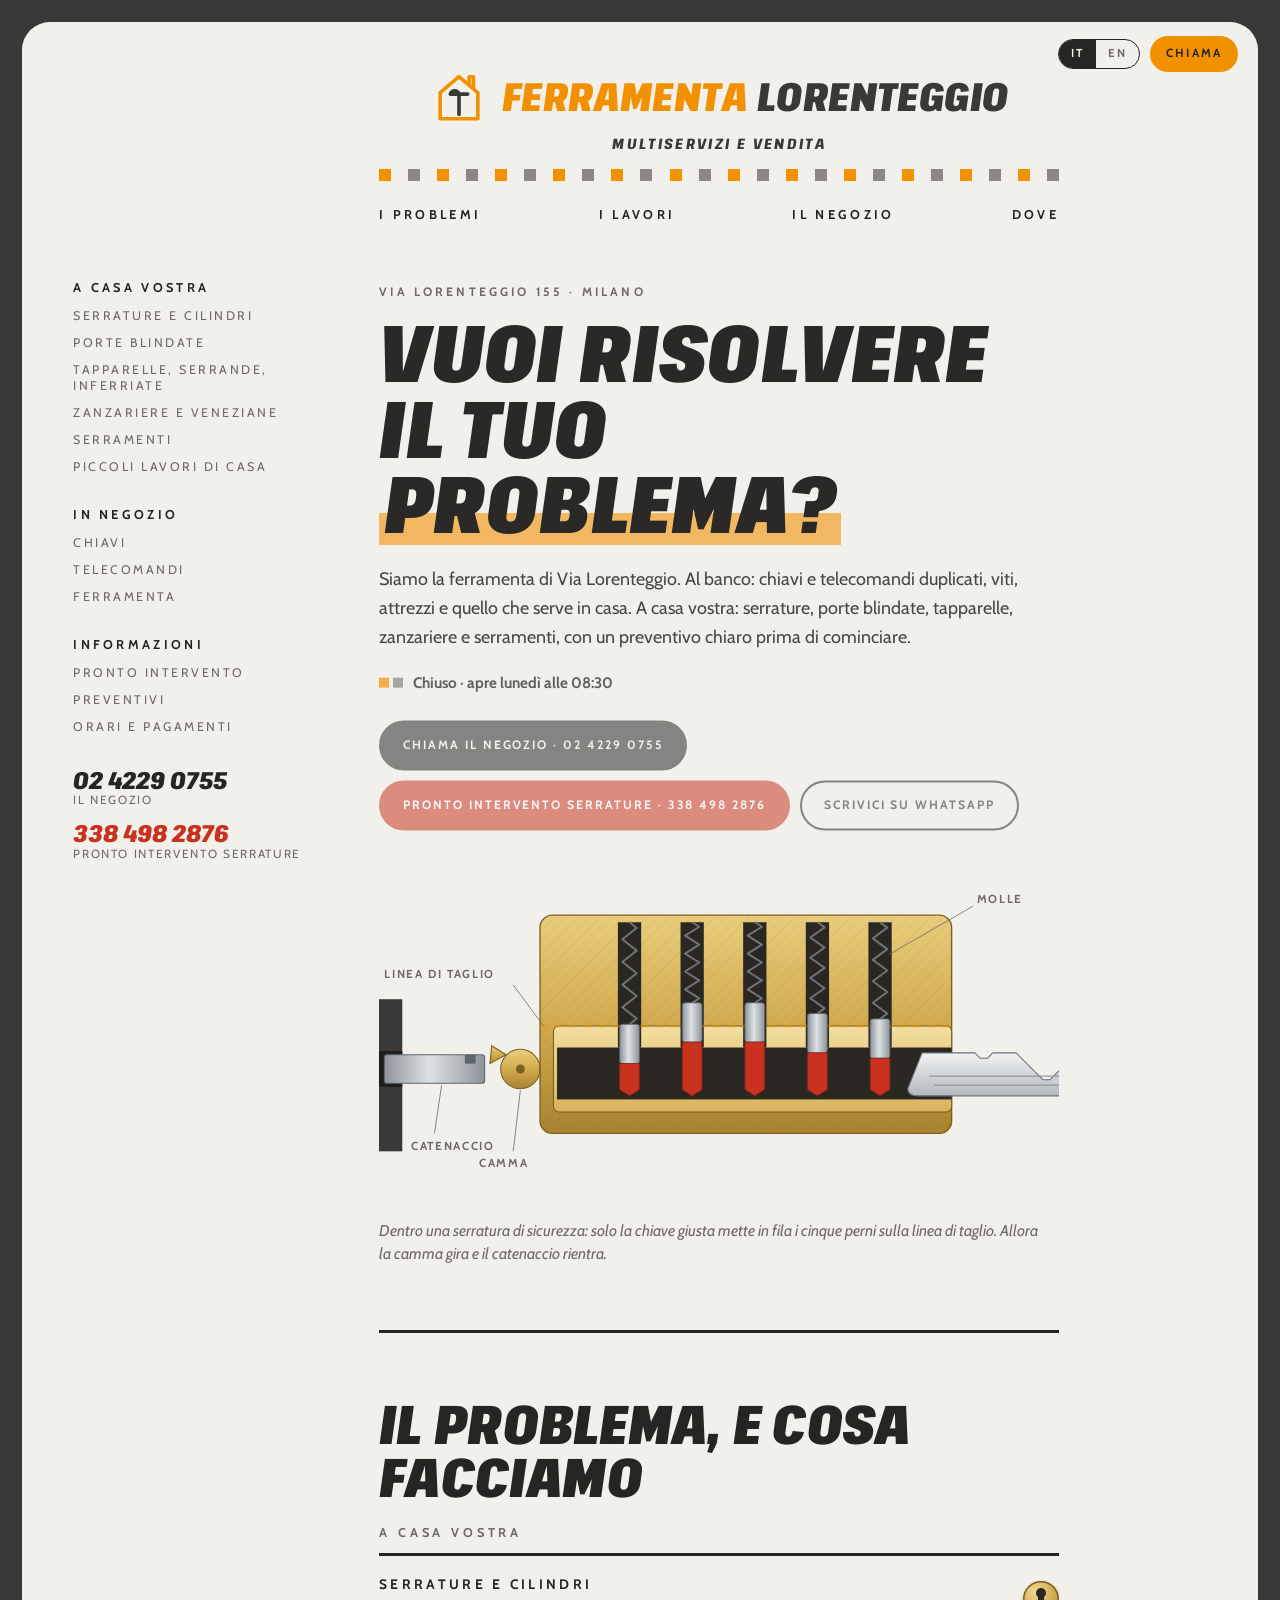
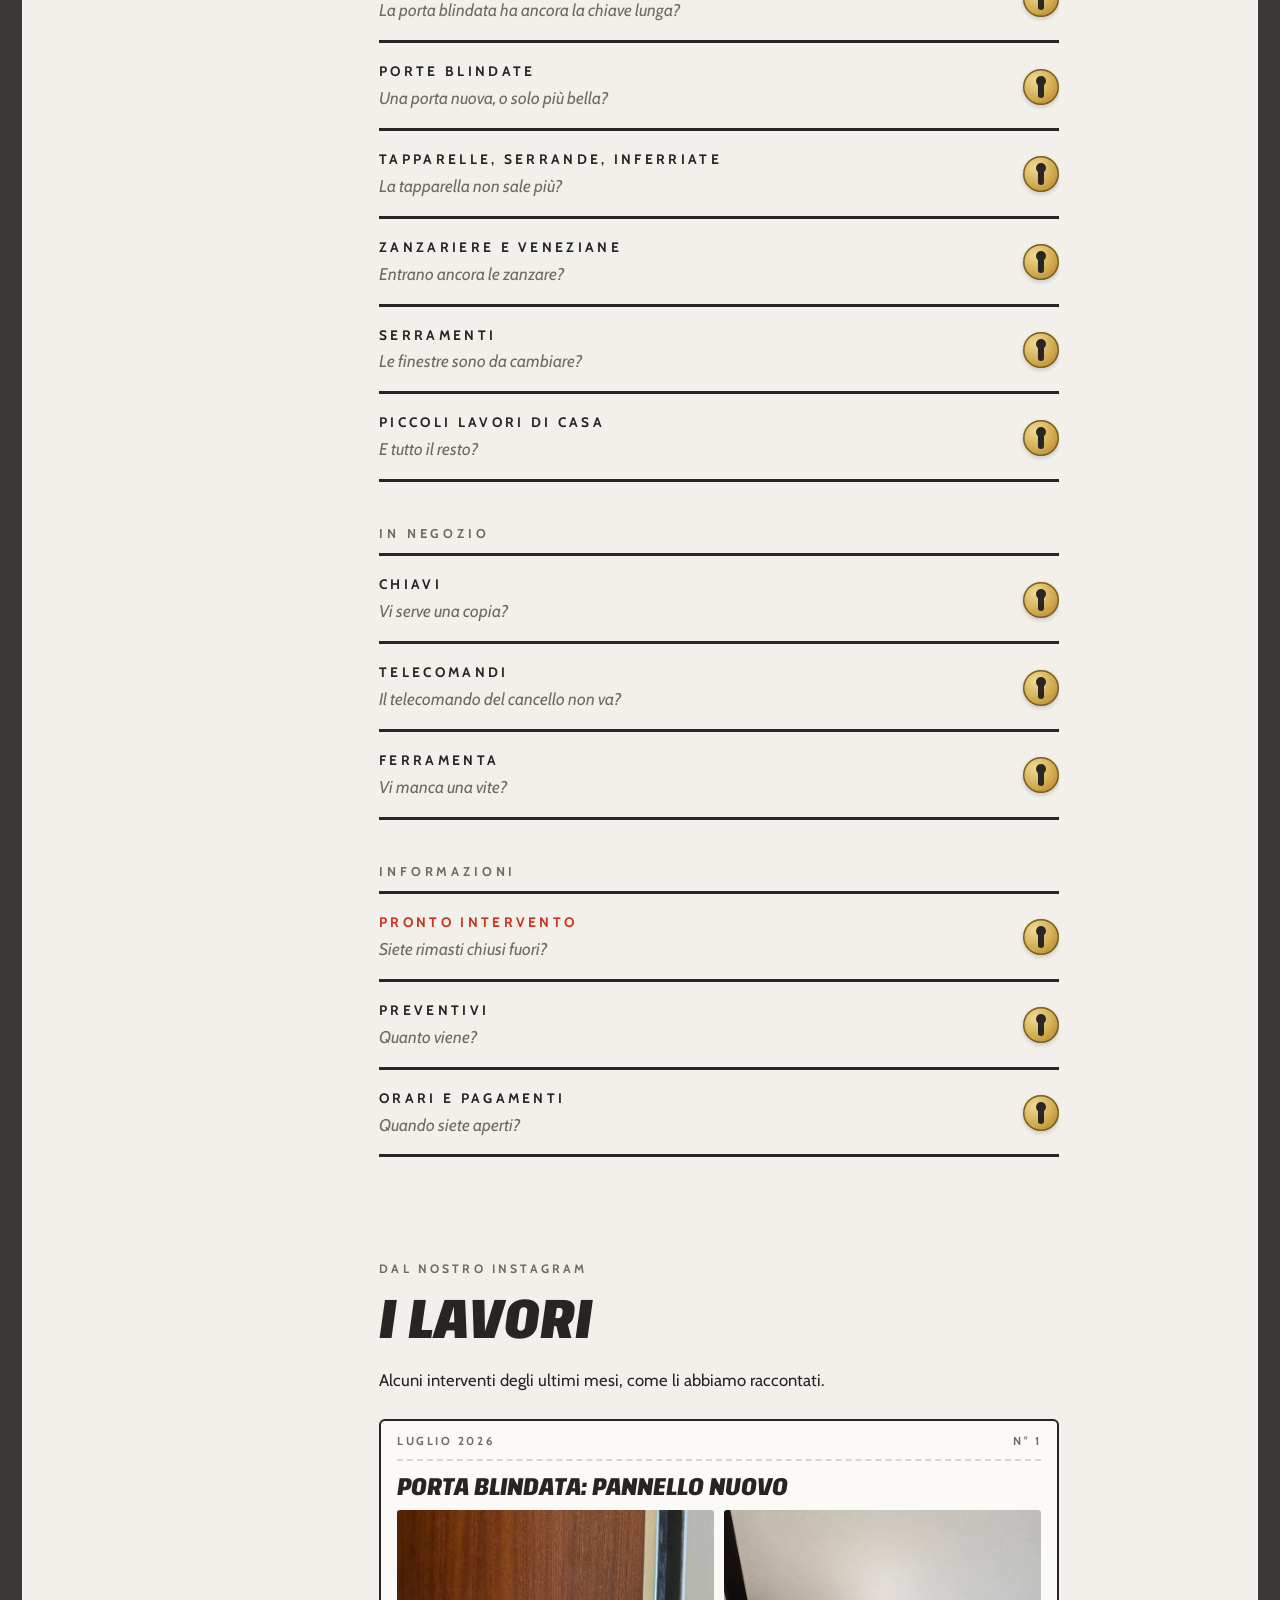
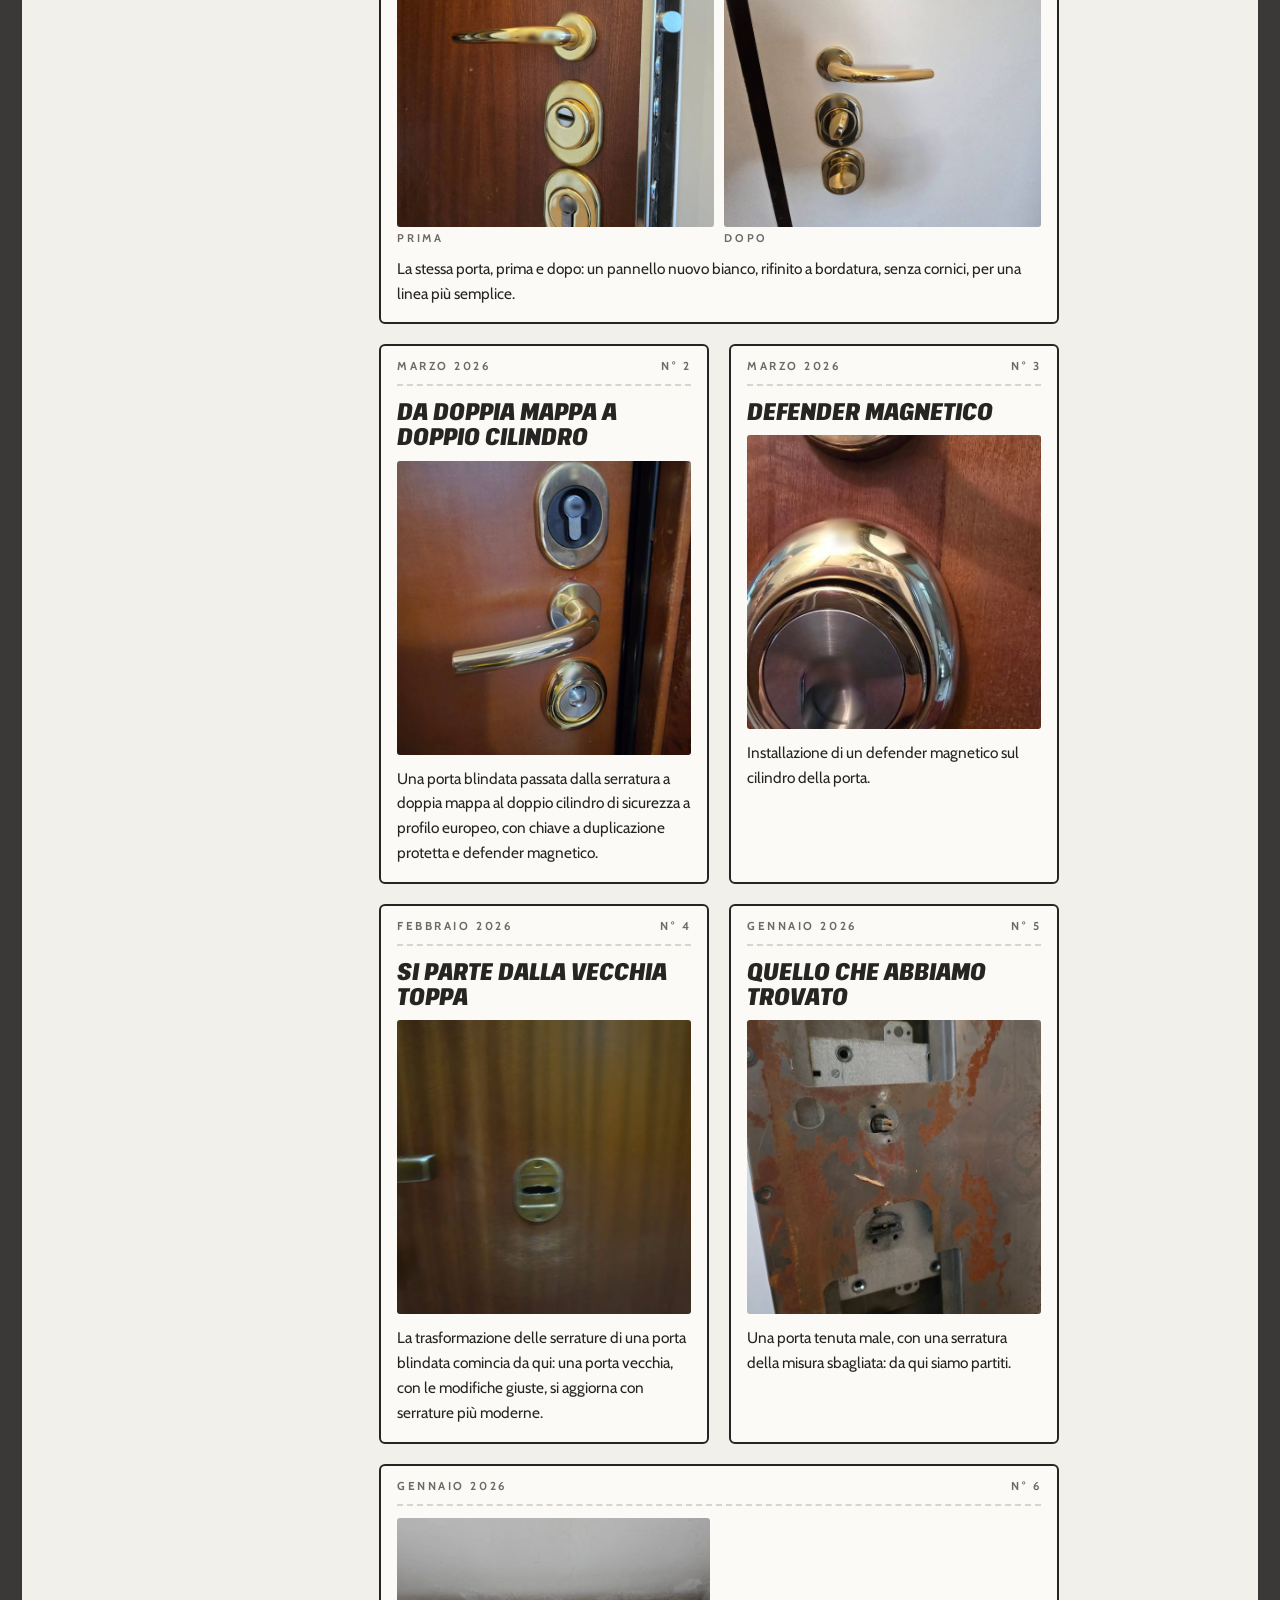
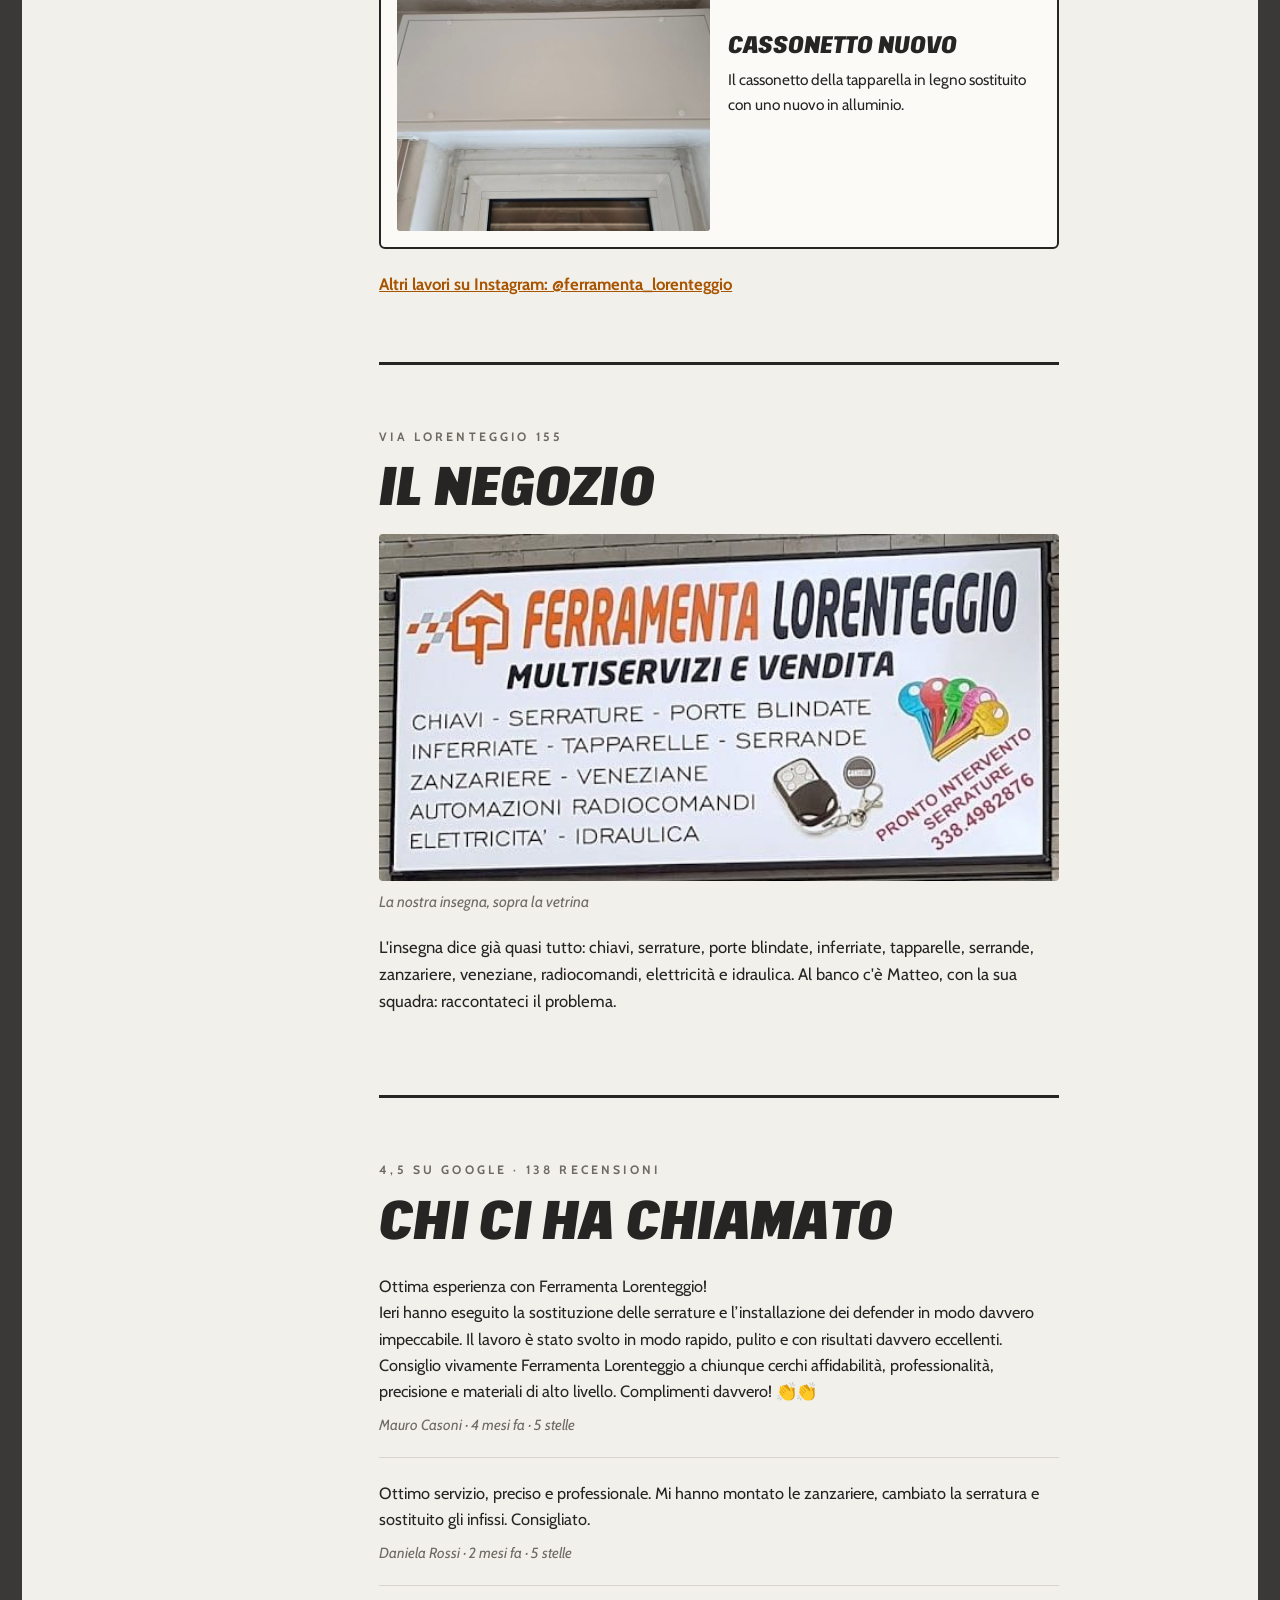
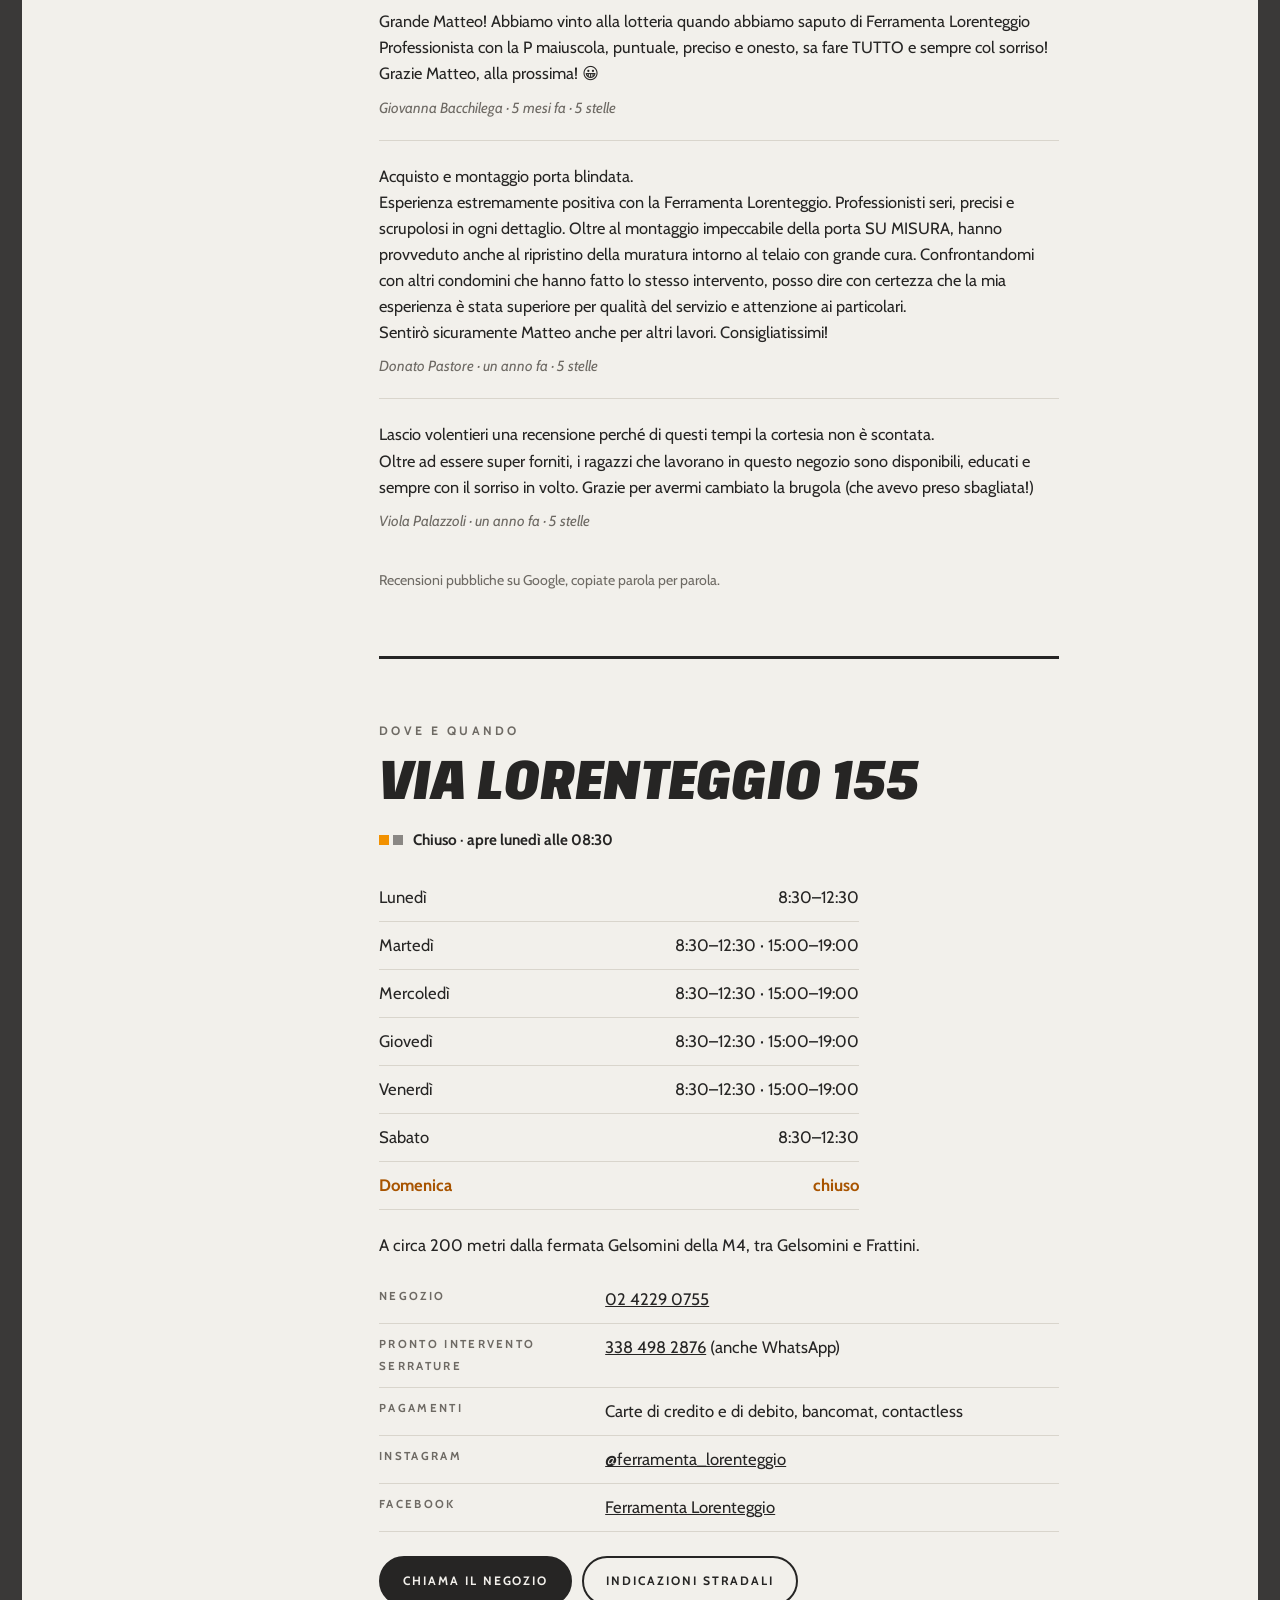
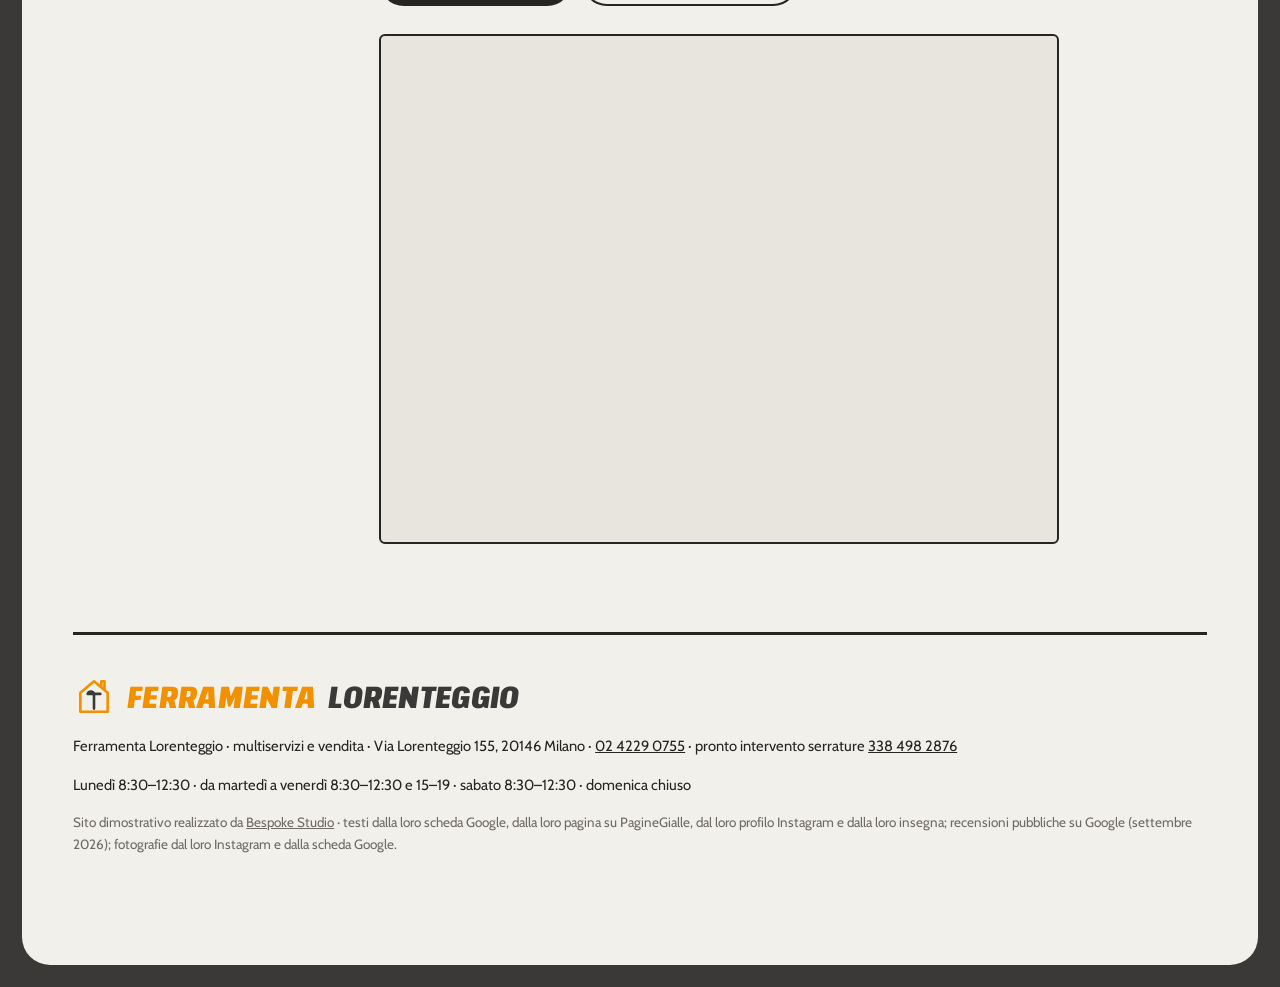
==== commit 34579de5: "Dove: la fermata più vicina è Gelsomini (M4), a circa 200 metri Co-Authored-By: Claude Opus 5.5 <nor" ====
--- a/index.html
+++ b/index.html
@@ -24,7 +24,7 @@
 <link rel="stylesheet" href="css/styles.css?v=1">
 <script src="https://cdn.jsdelivr.net/npm/gsap@3.12.5/dist/gsap.min.js" defer></script>
 <script src="https://cdn.jsdelivr.net/npm/gsap@3.12.5/dist/ScrollTrigger.min.js" defer></script>
-<script src="js/main.js?v=1" defer></script>
+<script src="js/main.js?v=2" defer></script>
 <script type="application/ld+json">
 {"@context":"https://schema.org","@type":["HardwareStore","Locksmith"],"name":"Ferramenta Lorenteggio","description":"Multiservizi e vendita: serrature, porte blindate, tapparelle, zanzariere, serramenti; chiavi, telecomandi e ferramenta","image":"https://rotenzark.github.io/ferramenta-lorenteggio/img/og.jpg","url":"https://rotenzark.github.io/ferramenta-lorenteggio/","telephone":"+390242290755","sameAs":["https://www.instagram.com/ferramenta_lorenteggio/","https://www.facebook.com/ferramentalorenteggio.it/"],"paymentAccepted":"Carte di credito, carte di debito, bancomat, pagamenti contactless","currenciesAccepted":"EUR","address":{"@type":"PostalAddress","streetAddress":"Via Lorenteggio 155","postalCode":"20146","addressLocality":"Milano","addressRegion":"MI","addressCountry":"IT"},"geo":{"@type":"GeoCoordinates","latitude":45.4505413,"longitude":9.138826},"contactPoint":[{"@type":"ContactPoint","telephone":"+393384982876","contactType":"emergency","description":"Pronto intervento serrature"}],"openingHoursSpecification":[{"@type":"OpeningHoursSpecification","dayOfWeek":["Monday","Tuesday","Wednesday","Thursday","Friday","Saturday"],"opens":"08:30","closes":"12:30"},{"@type":"OpeningHoursSpecification","dayOfWeek":["Tuesday","Wednesday","Thursday","Friday"],"opens":"15:00","closes":"19:00"}]}
 </script>
@@ -285,7 +285,7 @@
         <tr data-day="0"><th scope="row" data-i18n="o.dom">Domenica</th><td data-i18n="o.chiuso">chiuso</td></tr>
       </tbody>
     </table>
-    <p data-i18n="o.p">A circa 350 metri dalla fermata Frattini della M4.</p>
+    <p data-i18n="o.p">A circa 200 metri dalla fermata Gelsomini della M4, tra Gelsomini e Frattini.</p>
     <dl class="contatti">
       <div><dt data-i18n="o.neg">Negozio</dt><dd><a href="tel:+390242290755">02&nbsp;4229&nbsp;0755</a></dd></div>
       <div><dt data-i18n="o.emer">Pronto intervento serrature</dt><dd><a href="tel:+393384982876">338&nbsp;498&nbsp;2876</a> <span data-i18n="o.wa">(anche WhatsApp)</span></dd></div>
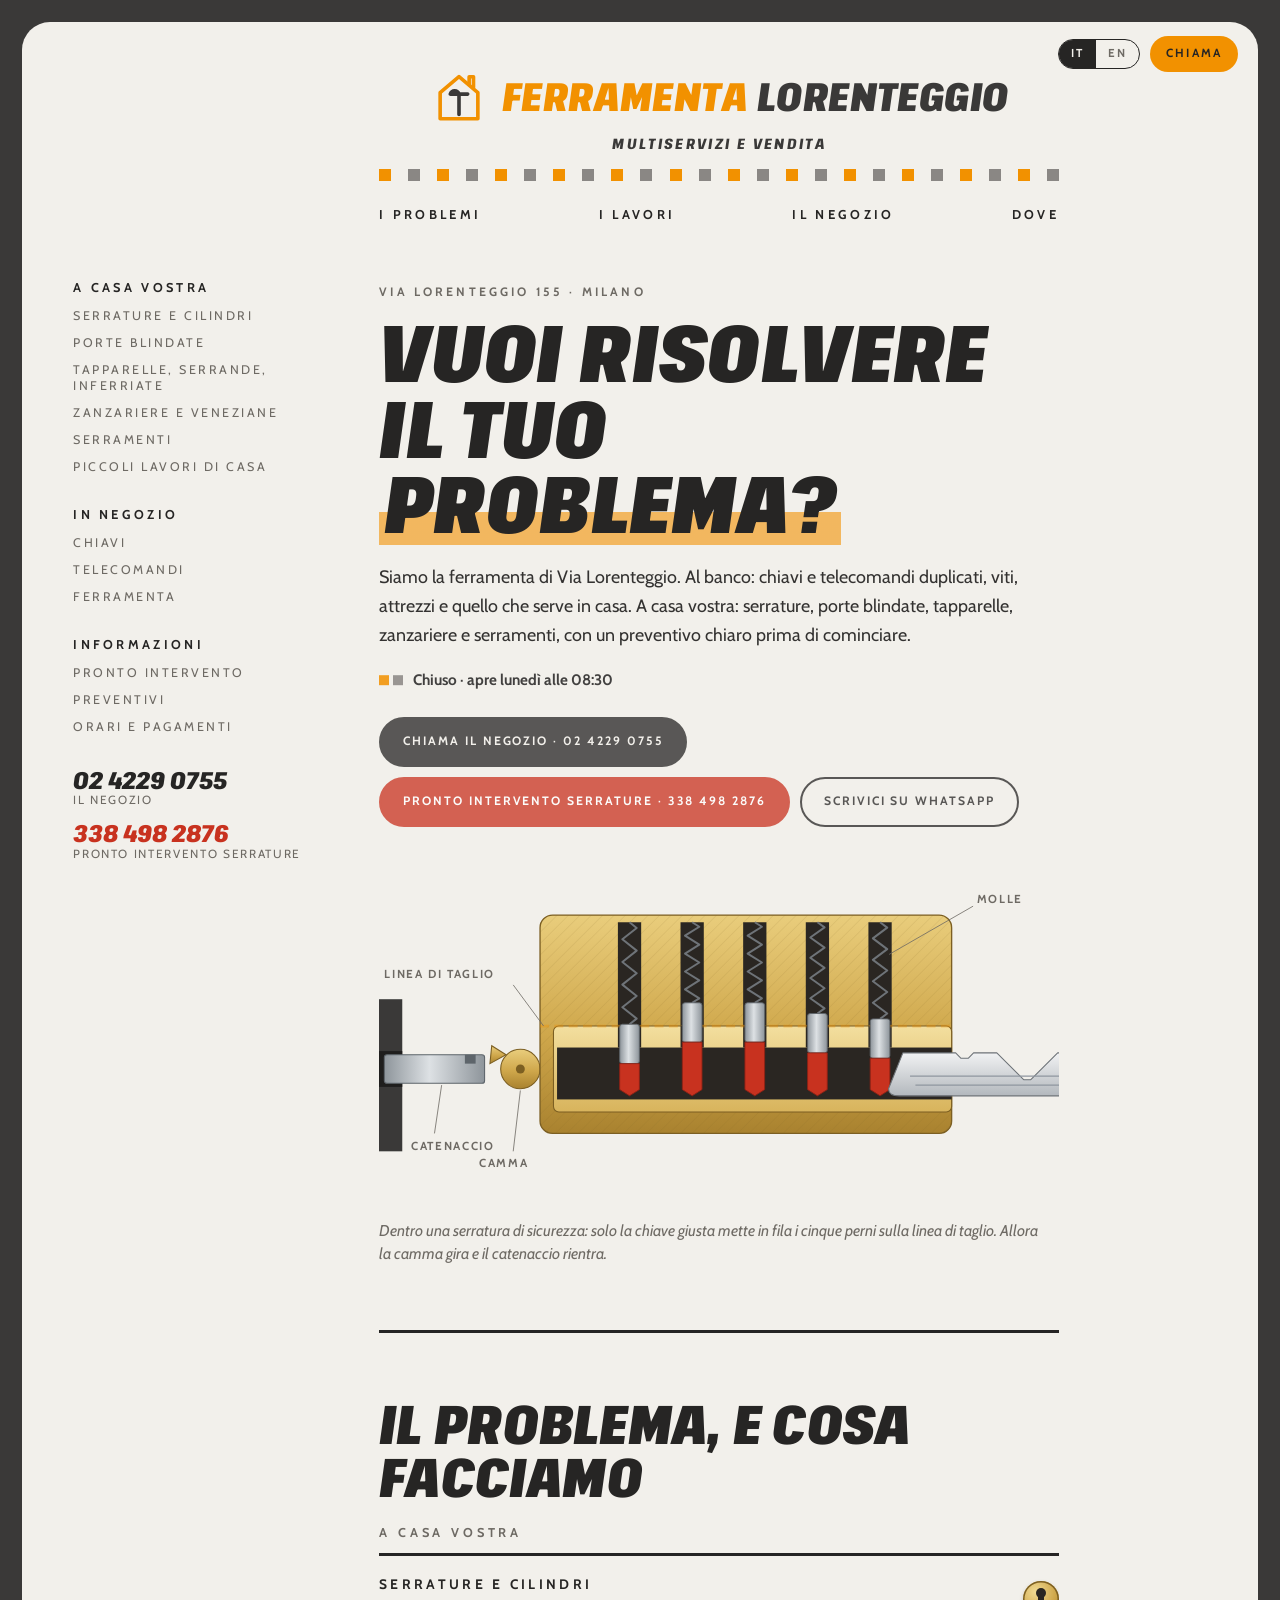
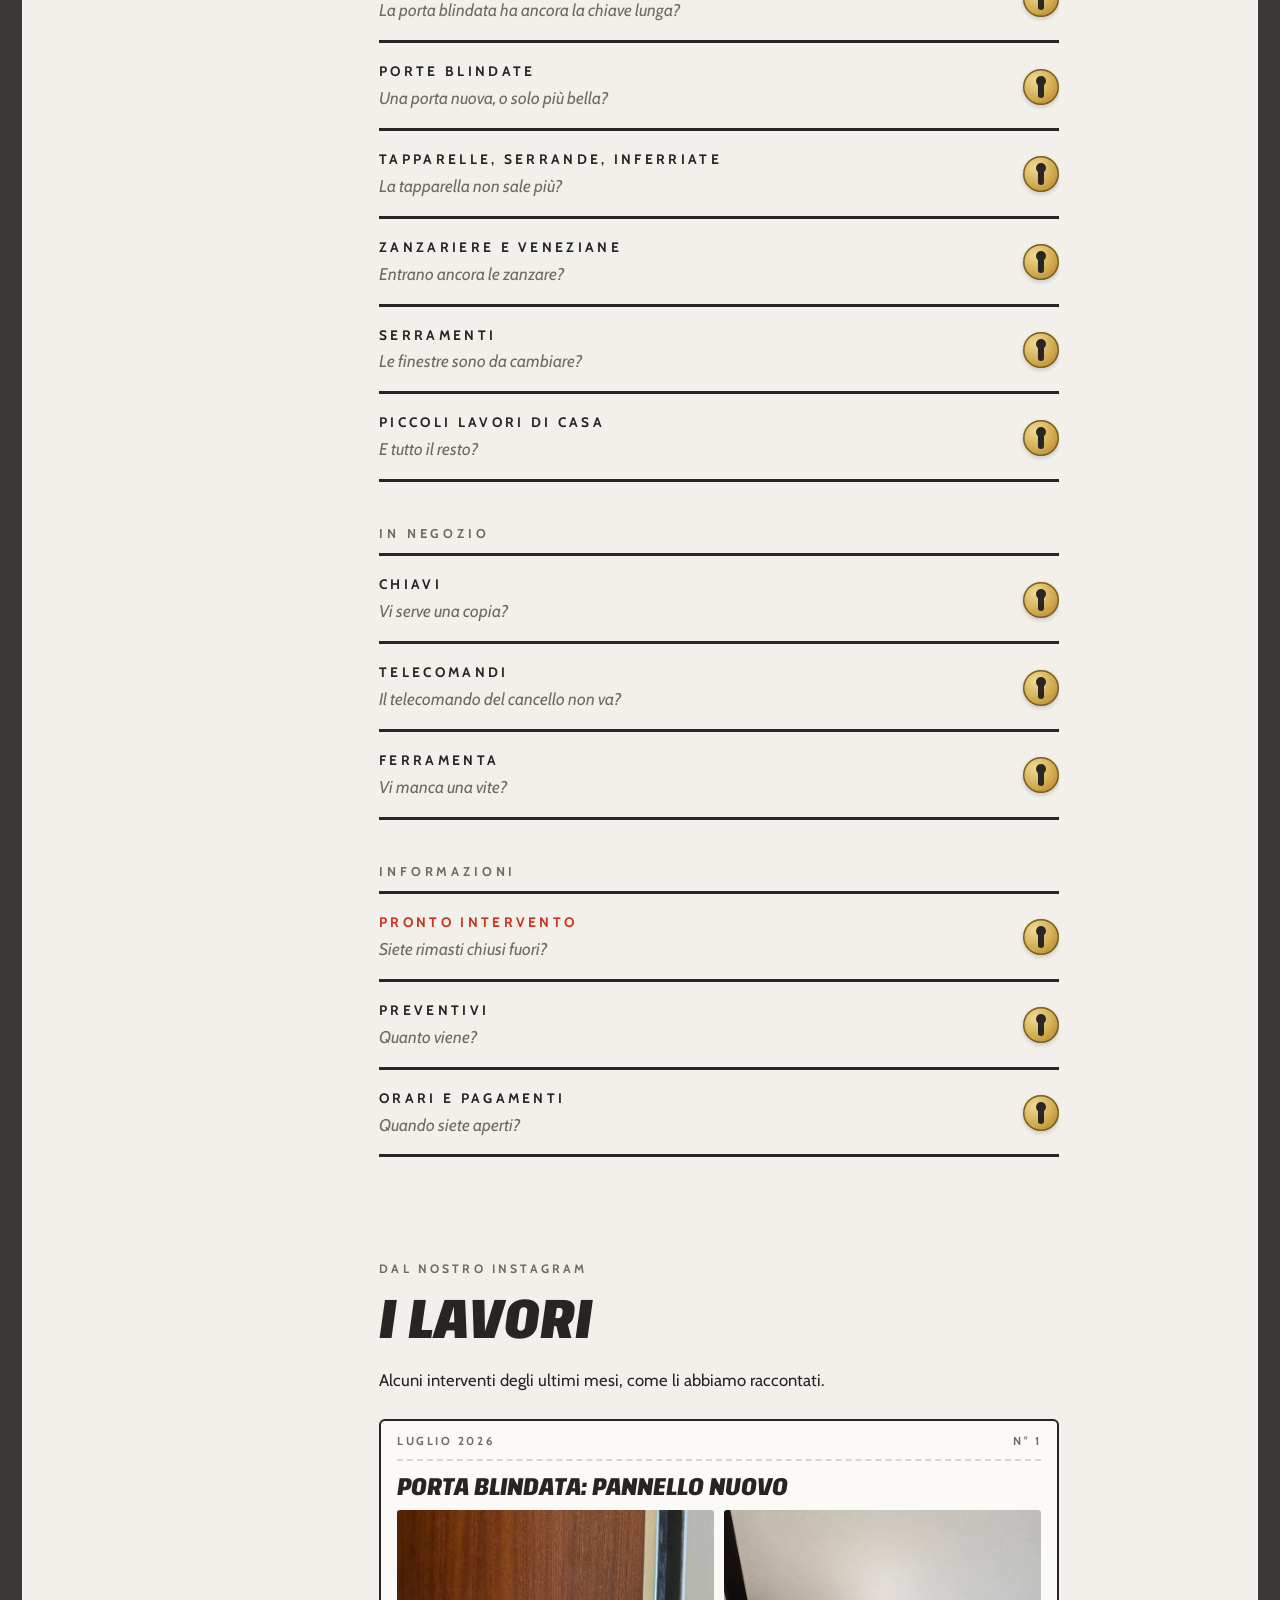
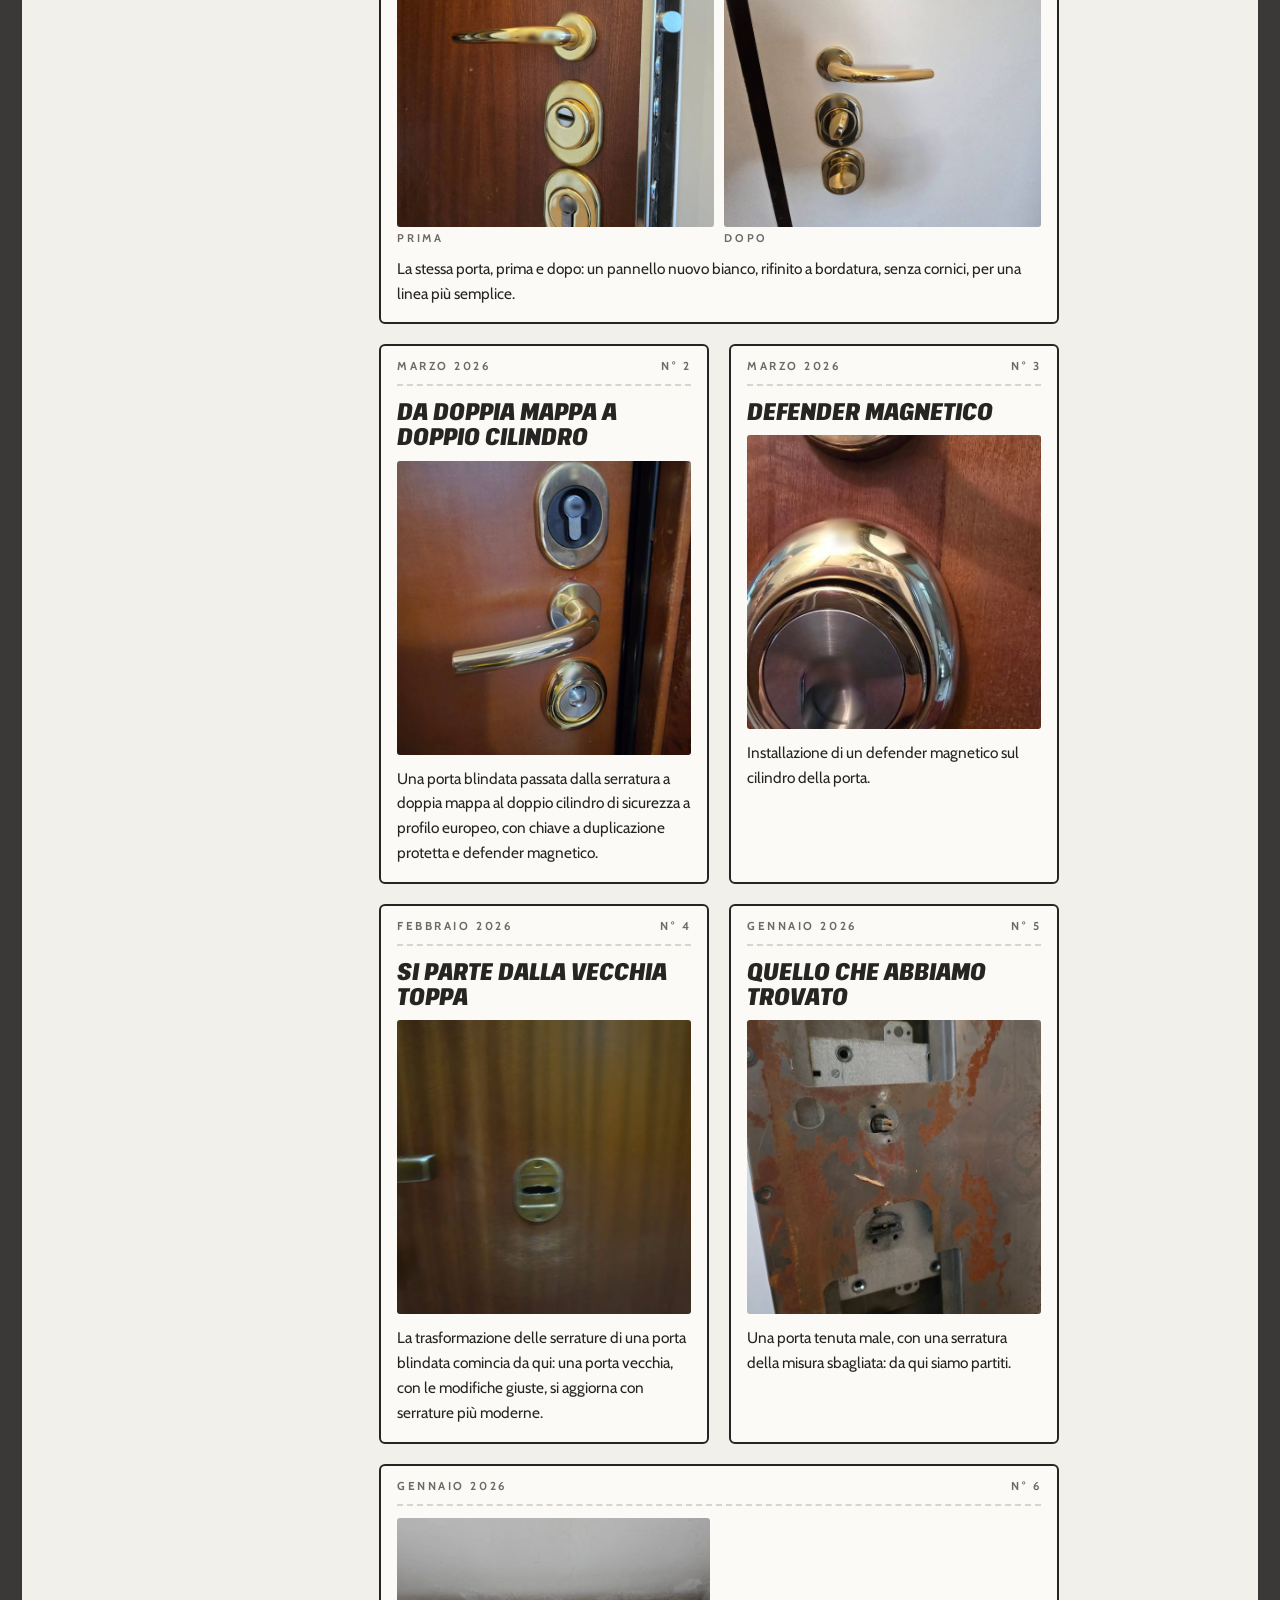
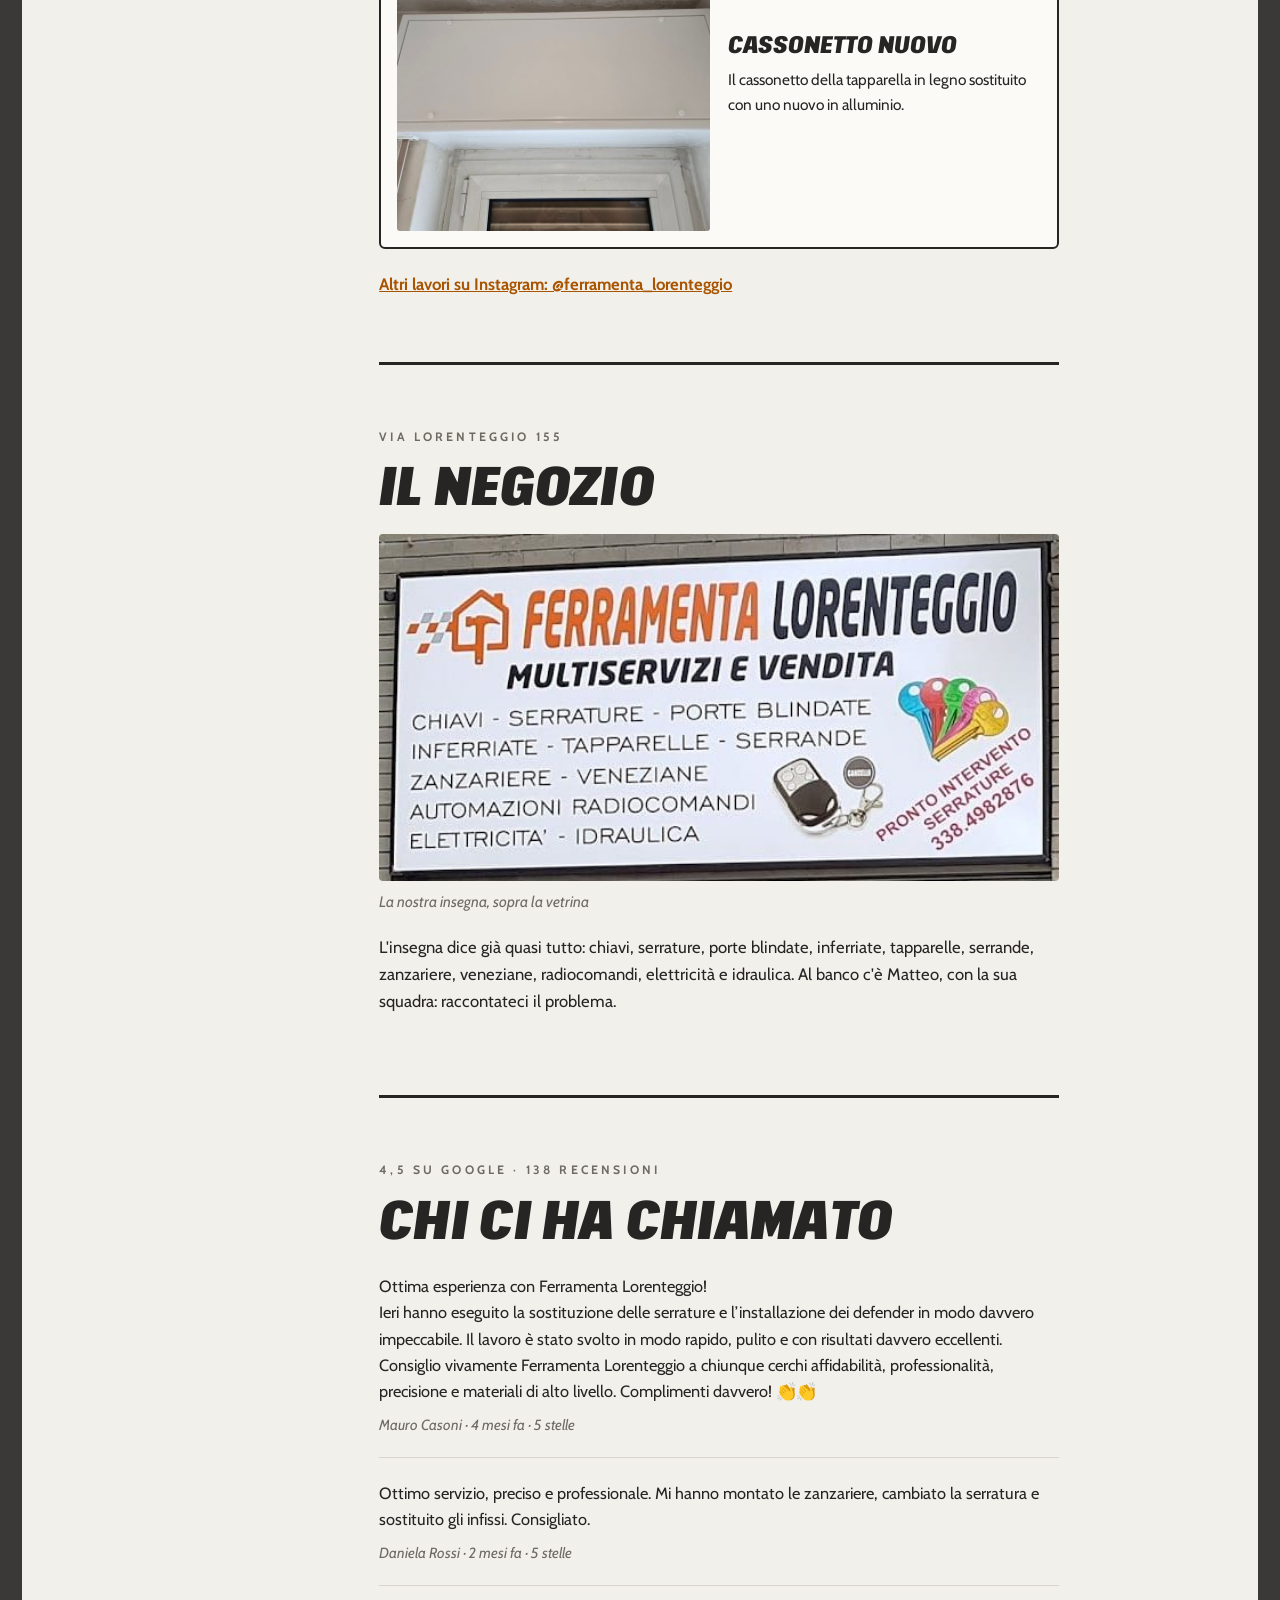
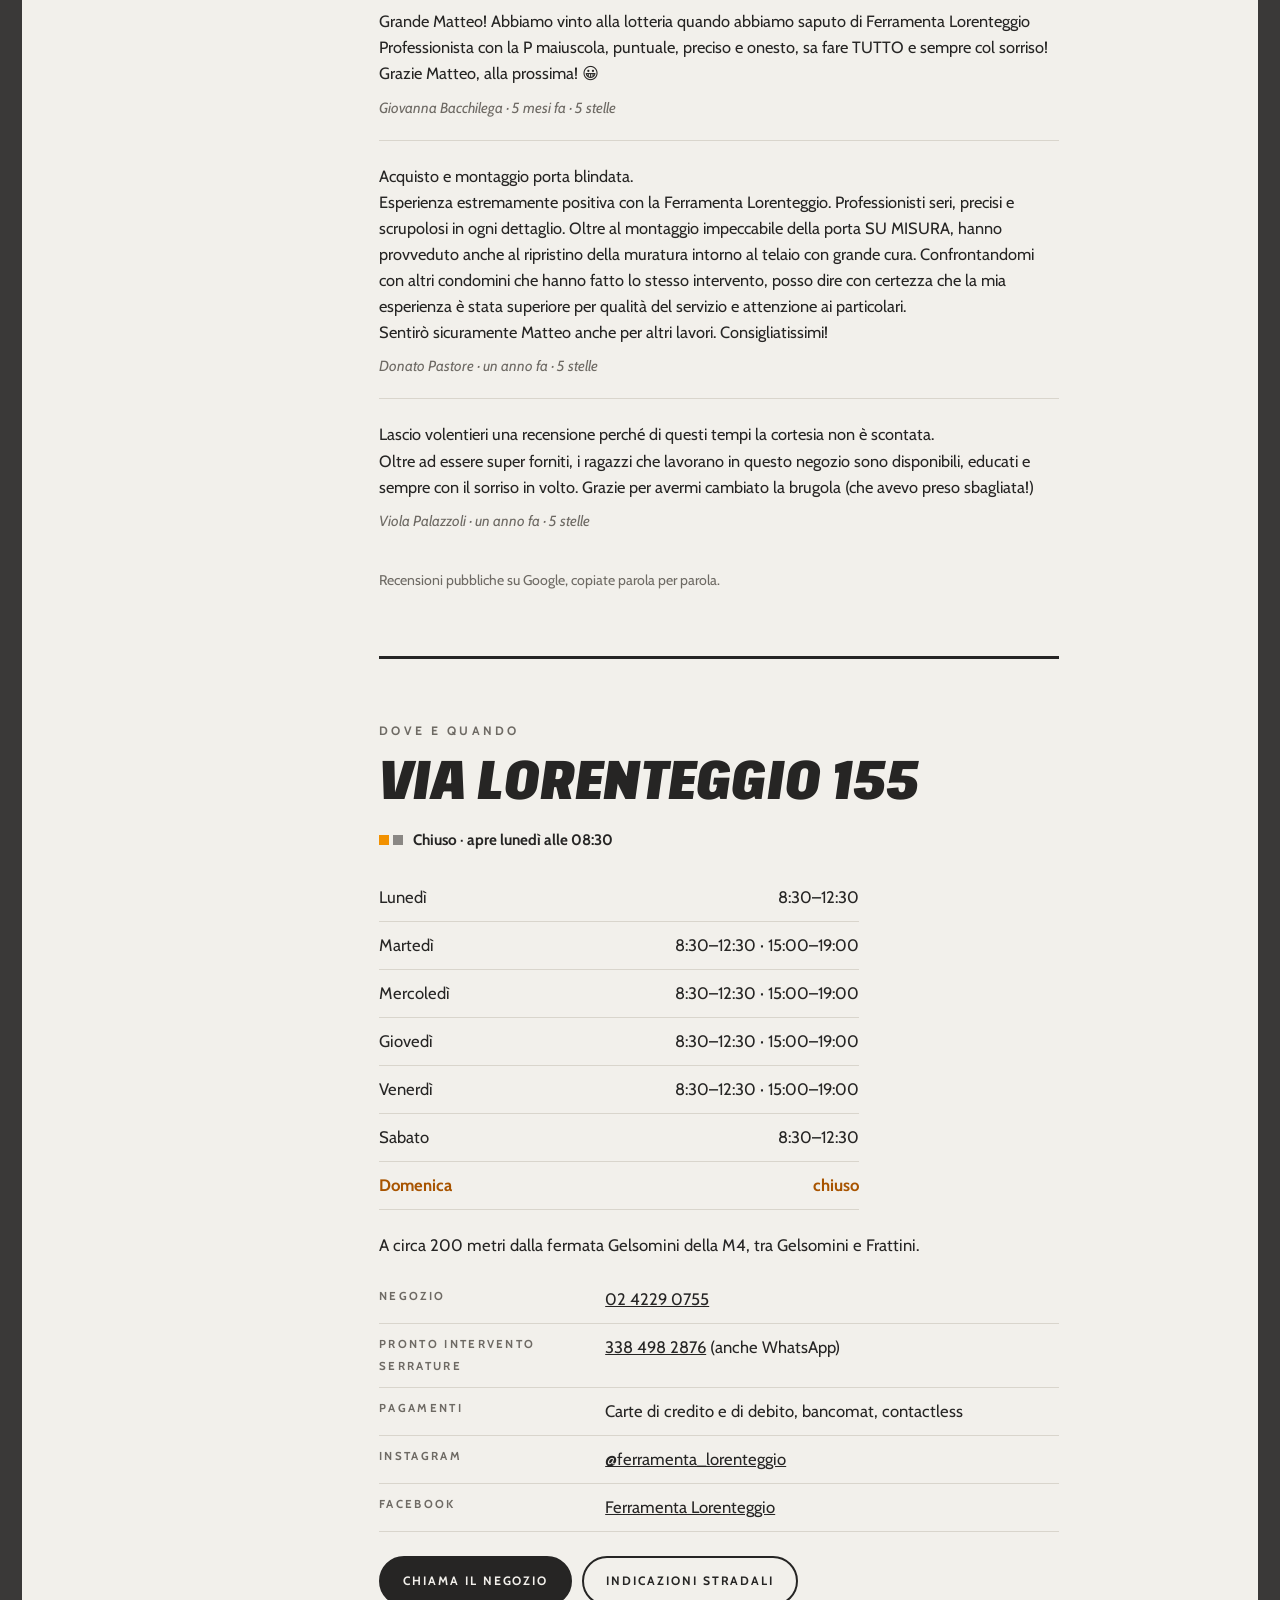
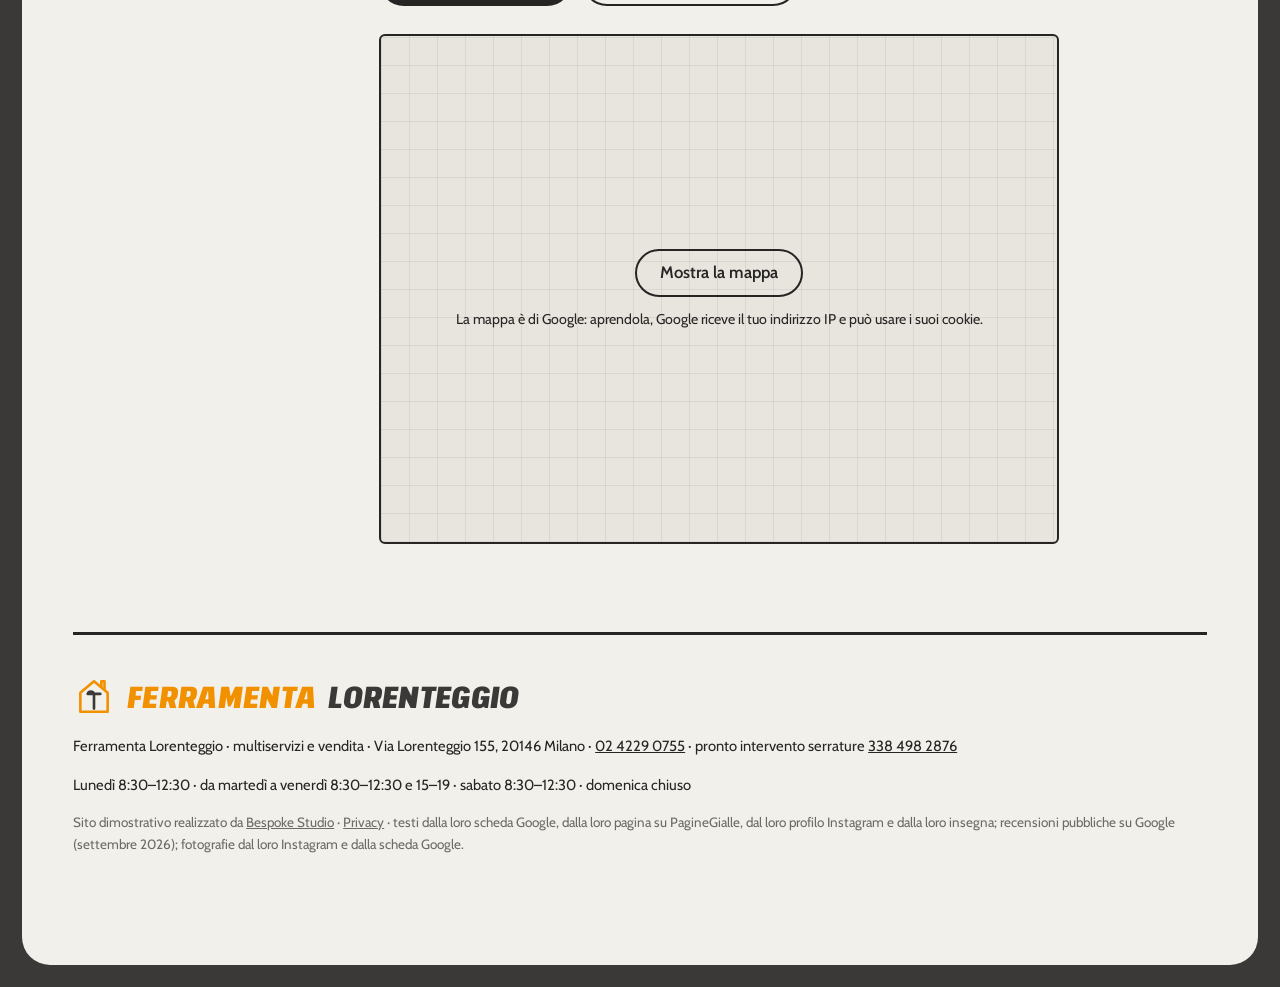
==== commit 58c4049c: "Privacy e pulizia: caratteri sul sito, mappa al clic, informativa, noindex - caratteri copiati nel s" ====
--- a/index.html
+++ b/index.html
@@ -3,6 +3,7 @@
 <head>
 <meta charset="utf-8">
 <meta name="viewport" content="width=device-width, initial-scale=1">
+<meta name="robots" content="noindex">
 <script>document.documentElement.classList.remove('no-js')</script>
 <title>Ferramenta Lorenteggio — serrature, porte blindate e ferramenta in Via Lorenteggio 155, Milano</title>
 <meta name="description" content="Ferramenta Lorenteggio, multiservizi e vendita in Via Lorenteggio 155 a Milano: serrature e cilindri di sicurezza, defender, porte blindate, tapparelle, zanzariere, serramenti; al banco chiavi, telecomandi e ferramenta. Pronto intervento serrature 338 498 2876.">
@@ -18,9 +19,7 @@
 <link rel="icon" href="img/favicon.svg" type="image/svg+xml">
 <link rel="icon" href="img/favicon-32.png" sizes="32x32" type="image/png">
 <link rel="apple-touch-icon" href="img/apple-touch-icon.png">
-<link rel="preconnect" href="https://fonts.googleapis.com">
-<link rel="preconnect" href="https://fonts.gstatic.com" crossorigin>
-<link href="https://fonts.googleapis.com/css2?family=Cabin:ital,wght@0,400;0,600;0,700;1,400;1,600&family=Pathway+Extreme:ital,opsz,wdth,wght@1,12..96,75..100,600..900&display=swap" rel="stylesheet">
+<link rel="stylesheet" href="fonts/fonts.css?v=1">
 <link rel="stylesheet" href="css/styles.css?v=1">
 <script src="https://cdn.jsdelivr.net/npm/gsap@3.12.5/dist/gsap.min.js" defer></script>
 <script src="https://cdn.jsdelivr.net/npm/gsap@3.12.5/dist/ScrollTrigger.min.js" defer></script>
@@ -298,7 +297,7 @@
       <a class="btn btn--linea" href="https://www.google.com/maps/search/?api=1&amp;query=Ferramenta+Lorenteggio+Via+Lorenteggio+155+Milano" target="_blank" rel="noopener" data-i18n="o.btn">Indicazioni stradali</a>
     </div>
     <div class="mappa">
-      <iframe src="https://www.google.com/maps?q=Via+Lorenteggio+155,+20146+Milano&amp;z=16&amp;output=embed" title="Mappa: Ferramenta Lorenteggio, Via Lorenteggio 155, Milano" data-i18n-title="o.mappa" loading="lazy" referrerpolicy="no-referrer-when-downgrade"></iframe>
+      <div class="mappa-clic" data-mappa-clic style="--mappa-h: 320px"><template><iframe src="https://www.google.com/maps?q=Via+Lorenteggio+155,+20146+Milano&amp;z=16&amp;output=embed" title="Mappa: Ferramenta Lorenteggio, Via Lorenteggio 155, Milano" data-i18n-title="o.mappa" loading="lazy" referrerpolicy="no-referrer-when-downgrade"></iframe></template><div class="mappa-clic__velo"><a class="mappa-clic__btn" href="https://www.google.com/maps/search/?api=1&amp;query=Ferramenta+Lorenteggio+Via+Lorenteggio+155+Milano" target="_blank" rel="noopener">Mostra la mappa</a><p class="mappa-clic__nota">La mappa è di Google: aprendola, Google riceve il tuo indirizzo IP e può usare i suoi cookie.</p></div></div>
     </div>
   </section>
 
@@ -309,7 +308,7 @@
   <p class="piede__marca" aria-hidden="true"><svg class="casetta" viewBox="0 0 80 80"><path class="casetta__muro" d="M40 12 L66 34 L66 70 L14 70 L14 34 Z"/><path class="casetta__camino" d="M54 22 L54 12 L60 12 L60 27"/><path class="casetta__martello" d="M28 36 H52 M40 36 V64 M28 36 C 30 30, 38 30, 40 36"/></svg><span class="marca__uno">Ferramenta</span> <span class="marca__due">Lorenteggio</span></p>
   <p>Ferramenta Lorenteggio · <span data-i18n="z.cosa">multiservizi e vendita</span> · Via Lorenteggio 155, 20146 Milano · <a href="tel:+390242290755">02&nbsp;4229&nbsp;0755</a> · <span data-i18n="z.emer">pronto intervento serrature</span> <a href="tel:+393384982876">338&nbsp;498&nbsp;2876</a></p>
   <p data-i18n="z.orari">Lunedì 8:30–12:30 · da martedì a venerdì 8:30–12:30 e 15–19 · sabato 8:30–12:30 · domenica chiuso</p>
-  <p class="piede__cred" data-i18n="z.cred">Sito dimostrativo realizzato da <a href="https://bespokestud.io" rel="noopener">Bespoke Studio</a> · testi dalla loro scheda Google, dalla loro pagina su PagineGialle, dal loro profilo Instagram e dalla loro insegna; recensioni pubbliche su Google (settembre 2026); fotografie dal loro Instagram e dalla scheda Google.</p>
+  <p class="piede__cred" data-i18n="z.cred">Sito dimostrativo realizzato da <a href="https://bespokestud.io" rel="noopener">Bespoke Studio</a> · <a href="privacy.html">Privacy</a> · testi dalla loro scheda Google, dalla loro pagina su PagineGialle, dal loro profilo Instagram e dalla loro insegna; recensioni pubbliche su Google (settembre 2026); fotografie dal loro Instagram e dalla scheda Google.</p>
 </footer>
 
 </div>
@@ -326,5 +325,6 @@
   <img id="lightboxImg" src="" alt="">
 </div>
 
+<script src="js/mappa-clic.js?v=1" defer></script>
 </body>
 </html>
--- a/fonts/fonts.css
+++ b/fonts/fonts.css
@@ -0,0 +1,181 @@
+/* Caratteri ospitati sul sito: nessuna richiesta a Google Fonts o Fontshare (giro privacy 1/10/2026). Licenze in LICENSE.txt. */
+/* vietnamese */
+@font-face {
+  font-family: 'Cabin';
+  font-style: italic;
+  font-weight: 400;
+  font-stretch: 100%;
+  font-display: swap;
+  src: url(cabin-v35-u-4g0qWljRw-Pd815fNqc8T_wAFcX-c37OnhHXi-Ag.woff2) format('woff2');
+  unicode-range: U+0102-0103, U+0110-0111, U+0128-0129, U+0168-0169, U+01A0-01A1, U+01AF-01B0, U+0300-0301, U+0303-0304, U+0308-0309, U+0323, U+0329, U+1EA0-1EF9, U+20AB;
+}
+/* latin-ext */
+@font-face {
+  font-family: 'Cabin';
+  font-style: italic;
+  font-weight: 400;
+  font-stretch: 100%;
+  font-display: swap;
+  src: url(cabin-v35-u-4g0qWljRw-Pd815fNqc8T_wAFcX-c37OngHXi-Ag.woff2) format('woff2');
+  unicode-range: U+0100-02BA, U+02BD-02C5, U+02C7-02CC, U+02CE-02D7, U+02DD-02FF, U+0304, U+0308, U+0329, U+1D00-1DBF, U+1E00-1E9F, U+1EF2-1EFF, U+2020, U+20A0-20AB, U+20AD-20C0, U+2113, U+2C60-2C7F, U+A720-A7FF;
+}
+/* latin */
+@font-face {
+  font-family: 'Cabin';
+  font-style: italic;
+  font-weight: 400;
+  font-stretch: 100%;
+  font-display: swap;
+  src: url(cabin-v35-u-4g0qWljRw-Pd815fNqc8T_wAFcX-c37OnuHXg.woff2) format('woff2');
+  unicode-range: U+0000-00FF, U+0131, U+0152-0153, U+02BB-02BC, U+02C6, U+02DA, U+02DC, U+0304, U+0308, U+0329, U+2000-206F, U+20AC, U+2122, U+2191, U+2193, U+2212, U+2215, U+FEFF, U+FFFD;
+}
+/* vietnamese */
+@font-face {
+  font-family: 'Cabin';
+  font-style: italic;
+  font-weight: 600;
+  font-stretch: 100%;
+  font-display: swap;
+  src: url(cabin-v35-u-4g0qWljRw-Pd815fNqc8T_wAFcX-c37OnhHXi-Ag.woff2) format('woff2');
+  unicode-range: U+0102-0103, U+0110-0111, U+0128-0129, U+0168-0169, U+01A0-01A1, U+01AF-01B0, U+0300-0301, U+0303-0304, U+0308-0309, U+0323, U+0329, U+1EA0-1EF9, U+20AB;
+}
+/* latin-ext */
+@font-face {
+  font-family: 'Cabin';
+  font-style: italic;
+  font-weight: 600;
+  font-stretch: 100%;
+  font-display: swap;
+  src: url(cabin-v35-u-4g0qWljRw-Pd815fNqc8T_wAFcX-c37OngHXi-Ag.woff2) format('woff2');
+  unicode-range: U+0100-02BA, U+02BD-02C5, U+02C7-02CC, U+02CE-02D7, U+02DD-02FF, U+0304, U+0308, U+0329, U+1D00-1DBF, U+1E00-1E9F, U+1EF2-1EFF, U+2020, U+20A0-20AB, U+20AD-20C0, U+2113, U+2C60-2C7F, U+A720-A7FF;
+}
+/* latin */
+@font-face {
+  font-family: 'Cabin';
+  font-style: italic;
+  font-weight: 600;
+  font-stretch: 100%;
+  font-display: swap;
+  src: url(cabin-v35-u-4g0qWljRw-Pd815fNqc8T_wAFcX-c37OnuHXg.woff2) format('woff2');
+  unicode-range: U+0000-00FF, U+0131, U+0152-0153, U+02BB-02BC, U+02C6, U+02DA, U+02DC, U+0304, U+0308, U+0329, U+2000-206F, U+20AC, U+2122, U+2191, U+2193, U+2212, U+2215, U+FEFF, U+FFFD;
+}
+/* vietnamese */
+@font-face {
+  font-family: 'Cabin';
+  font-style: normal;
+  font-weight: 400;
+  font-stretch: 100%;
+  font-display: swap;
+  src: url(cabin-v35-u-4i0qWljRw-PfU81xCKCpdpbgZJl6XvptnsBXw.woff2) format('woff2');
+  unicode-range: U+0102-0103, U+0110-0111, U+0128-0129, U+0168-0169, U+01A0-01A1, U+01AF-01B0, U+0300-0301, U+0303-0304, U+0308-0309, U+0323, U+0329, U+1EA0-1EF9, U+20AB;
+}
+/* latin-ext */
+@font-face {
+  font-family: 'Cabin';
+  font-style: normal;
+  font-weight: 400;
+  font-stretch: 100%;
+  font-display: swap;
+  src: url(cabin-v35-u-4i0qWljRw-PfU81xCKCpdpbgZJl6Xvp9nsBXw.woff2) format('woff2');
+  unicode-range: U+0100-02BA, U+02BD-02C5, U+02C7-02CC, U+02CE-02D7, U+02DD-02FF, U+0304, U+0308, U+0329, U+1D00-1DBF, U+1E00-1E9F, U+1EF2-1EFF, U+2020, U+20A0-20AB, U+20AD-20C0, U+2113, U+2C60-2C7F, U+A720-A7FF;
+}
+/* latin */
+@font-face {
+  font-family: 'Cabin';
+  font-style: normal;
+  font-weight: 400;
+  font-stretch: 100%;
+  font-display: swap;
+  src: url(cabin-v35-u-4i0qWljRw-PfU81xCKCpdpbgZJl6Xvqdns.woff2) format('woff2');
+  unicode-range: U+0000-00FF, U+0131, U+0152-0153, U+02BB-02BC, U+02C6, U+02DA, U+02DC, U+0304, U+0308, U+0329, U+2000-206F, U+20AC, U+2122, U+2191, U+2193, U+2212, U+2215, U+FEFF, U+FFFD;
+}
+/* vietnamese */
+@font-face {
+  font-family: 'Cabin';
+  font-style: normal;
+  font-weight: 600;
+  font-stretch: 100%;
+  font-display: swap;
+  src: url(cabin-v35-u-4i0qWljRw-PfU81xCKCpdpbgZJl6XvptnsBXw.woff2) format('woff2');
+  unicode-range: U+0102-0103, U+0110-0111, U+0128-0129, U+0168-0169, U+01A0-01A1, U+01AF-01B0, U+0300-0301, U+0303-0304, U+0308-0309, U+0323, U+0329, U+1EA0-1EF9, U+20AB;
+}
+/* latin-ext */
+@font-face {
+  font-family: 'Cabin';
+  font-style: normal;
+  font-weight: 600;
+  font-stretch: 100%;
+  font-display: swap;
+  src: url(cabin-v35-u-4i0qWljRw-PfU81xCKCpdpbgZJl6Xvp9nsBXw.woff2) format('woff2');
+  unicode-range: U+0100-02BA, U+02BD-02C5, U+02C7-02CC, U+02CE-02D7, U+02DD-02FF, U+0304, U+0308, U+0329, U+1D00-1DBF, U+1E00-1E9F, U+1EF2-1EFF, U+2020, U+20A0-20AB, U+20AD-20C0, U+2113, U+2C60-2C7F, U+A720-A7FF;
+}
+/* latin */
+@font-face {
+  font-family: 'Cabin';
+  font-style: normal;
+  font-weight: 600;
+  font-stretch: 100%;
+  font-display: swap;
+  src: url(cabin-v35-u-4i0qWljRw-PfU81xCKCpdpbgZJl6Xvqdns.woff2) format('woff2');
+  unicode-range: U+0000-00FF, U+0131, U+0152-0153, U+02BB-02BC, U+02C6, U+02DA, U+02DC, U+0304, U+0308, U+0329, U+2000-206F, U+20AC, U+2122, U+2191, U+2193, U+2212, U+2215, U+FEFF, U+FFFD;
+}
+/* vietnamese */
+@font-face {
+  font-family: 'Cabin';
+  font-style: normal;
+  font-weight: 700;
+  font-stretch: 100%;
+  font-display: swap;
+  src: url(cabin-v35-u-4i0qWljRw-PfU81xCKCpdpbgZJl6XvptnsBXw.woff2) format('woff2');
+  unicode-range: U+0102-0103, U+0110-0111, U+0128-0129, U+0168-0169, U+01A0-01A1, U+01AF-01B0, U+0300-0301, U+0303-0304, U+0308-0309, U+0323, U+0329, U+1EA0-1EF9, U+20AB;
+}
+/* latin-ext */
+@font-face {
+  font-family: 'Cabin';
+  font-style: normal;
+  font-weight: 700;
+  font-stretch: 100%;
+  font-display: swap;
+  src: url(cabin-v35-u-4i0qWljRw-PfU81xCKCpdpbgZJl6Xvp9nsBXw.woff2) format('woff2');
+  unicode-range: U+0100-02BA, U+02BD-02C5, U+02C7-02CC, U+02CE-02D7, U+02DD-02FF, U+0304, U+0308, U+0329, U+1D00-1DBF, U+1E00-1E9F, U+1EF2-1EFF, U+2020, U+20A0-20AB, U+20AD-20C0, U+2113, U+2C60-2C7F, U+A720-A7FF;
+}
+/* latin */
+@font-face {
+  font-family: 'Cabin';
+  font-style: normal;
+  font-weight: 700;
+  font-stretch: 100%;
+  font-display: swap;
+  src: url(cabin-v35-u-4i0qWljRw-PfU81xCKCpdpbgZJl6Xvqdns.woff2) format('woff2');
+  unicode-range: U+0000-00FF, U+0131, U+0152-0153, U+02BB-02BC, U+02C6, U+02DA, U+02DC, U+0304, U+0308, U+0329, U+2000-206F, U+20AC, U+2122, U+2191, U+2193, U+2212, U+2215, U+FEFF, U+FFFD;
+}
+/* vietnamese */
+@font-face {
+  font-family: 'Pathway Extreme';
+  font-style: italic;
+  font-weight: 600 900;
+  font-stretch: 75% 100%;
+  font-display: swap;
+  src: url(pathwayextreme-v7-neIRzCC3pJ0rsaH2_sD-QttXPfDlq2MWhS6ywA.woff2) format('woff2');
+  unicode-range: U+0102-0103, U+0110-0111, U+0128-0129, U+0168-0169, U+01A0-01A1, U+01AF-01B0, U+0300-0301, U+0303-0304, U+0308-0309, U+0323, U+0329, U+1EA0-1EF9, U+20AB;
+}
+/* latin-ext */
+@font-face {
+  font-family: 'Pathway Extreme';
+  font-style: italic;
+  font-weight: 600 900;
+  font-stretch: 75% 100%;
+  font-display: swap;
+  src: url(pathwayextreme-v7-neIRzCC3pJ0rsaH2_sD-QttXPfDlq2MXhS6ywA.woff2) format('woff2');
+  unicode-range: U+0100-02BA, U+02BD-02C5, U+02C7-02CC, U+02CE-02D7, U+02DD-02FF, U+0304, U+0308, U+0329, U+1D00-1DBF, U+1E00-1E9F, U+1EF2-1EFF, U+2020, U+20A0-20AB, U+20AD-20C0, U+2113, U+2C60-2C7F, U+A720-A7FF;
+}
+/* latin */
+@font-face {
+  font-family: 'Pathway Extreme';
+  font-style: italic;
+  font-weight: 600 900;
+  font-stretch: 75% 100%;
+  font-display: swap;
+  src: url(pathwayextreme-v7-neIRzCC3pJ0rsaH2_sD-QttXPfDlq2MZhS4.woff2) format('woff2');
+  unicode-range: U+0000-00FF, U+0131, U+0152-0153, U+02BB-02BC, U+02C6, U+02DA, U+02DC, U+0304, U+0308, U+0329, U+2000-206F, U+20AC, U+2122, U+2191, U+2193, U+2212, U+2215, U+FEFF, U+FFFD;
+}
--- a/css/styles.css
+++ b/css/styles.css
@@ -250,3 +250,12 @@
 @media (prefers-reduced-motion: reduce) {
   .toppa i { transition: none; }
 }
+
+/*MAPPACLIC*/
+/* la mappa Google si carica solo al clic (giro privacy 1/10/2026) */
+.mappa-clic { display: flex; align-items: center; justify-content: center; width: 100%; height: 100%; min-height: var(--mappa-h, 320px); box-sizing: border-box; padding: 24px; text-align: center; background: repeating-linear-gradient(0deg, rgba(127, 127, 127, 0.14) 0 1px, transparent 1px 28px), repeating-linear-gradient(90deg, rgba(127, 127, 127, 0.14) 0 1px, transparent 1px 28px); }
+.mappa-clic__velo { display: flex; flex-direction: column; align-items: center; gap: 12px; max-width: 32em; }
+.mappa-clic__btn { display: inline-block; padding: 0.75em 1.4em; border: 2px solid currentColor; border-radius: 999px; color: inherit; font: inherit; font-weight: 600; line-height: 1.2; text-decoration: none; background: transparent; cursor: pointer; }
+.mappa-clic__btn:hover, .mappa-clic__btn:focus-visible { text-decoration: underline; }
+.mappa-clic__nota { margin: 0; font-size: 0.85em; line-height: 1.45; }
+/*/MAPPACLIC*/
